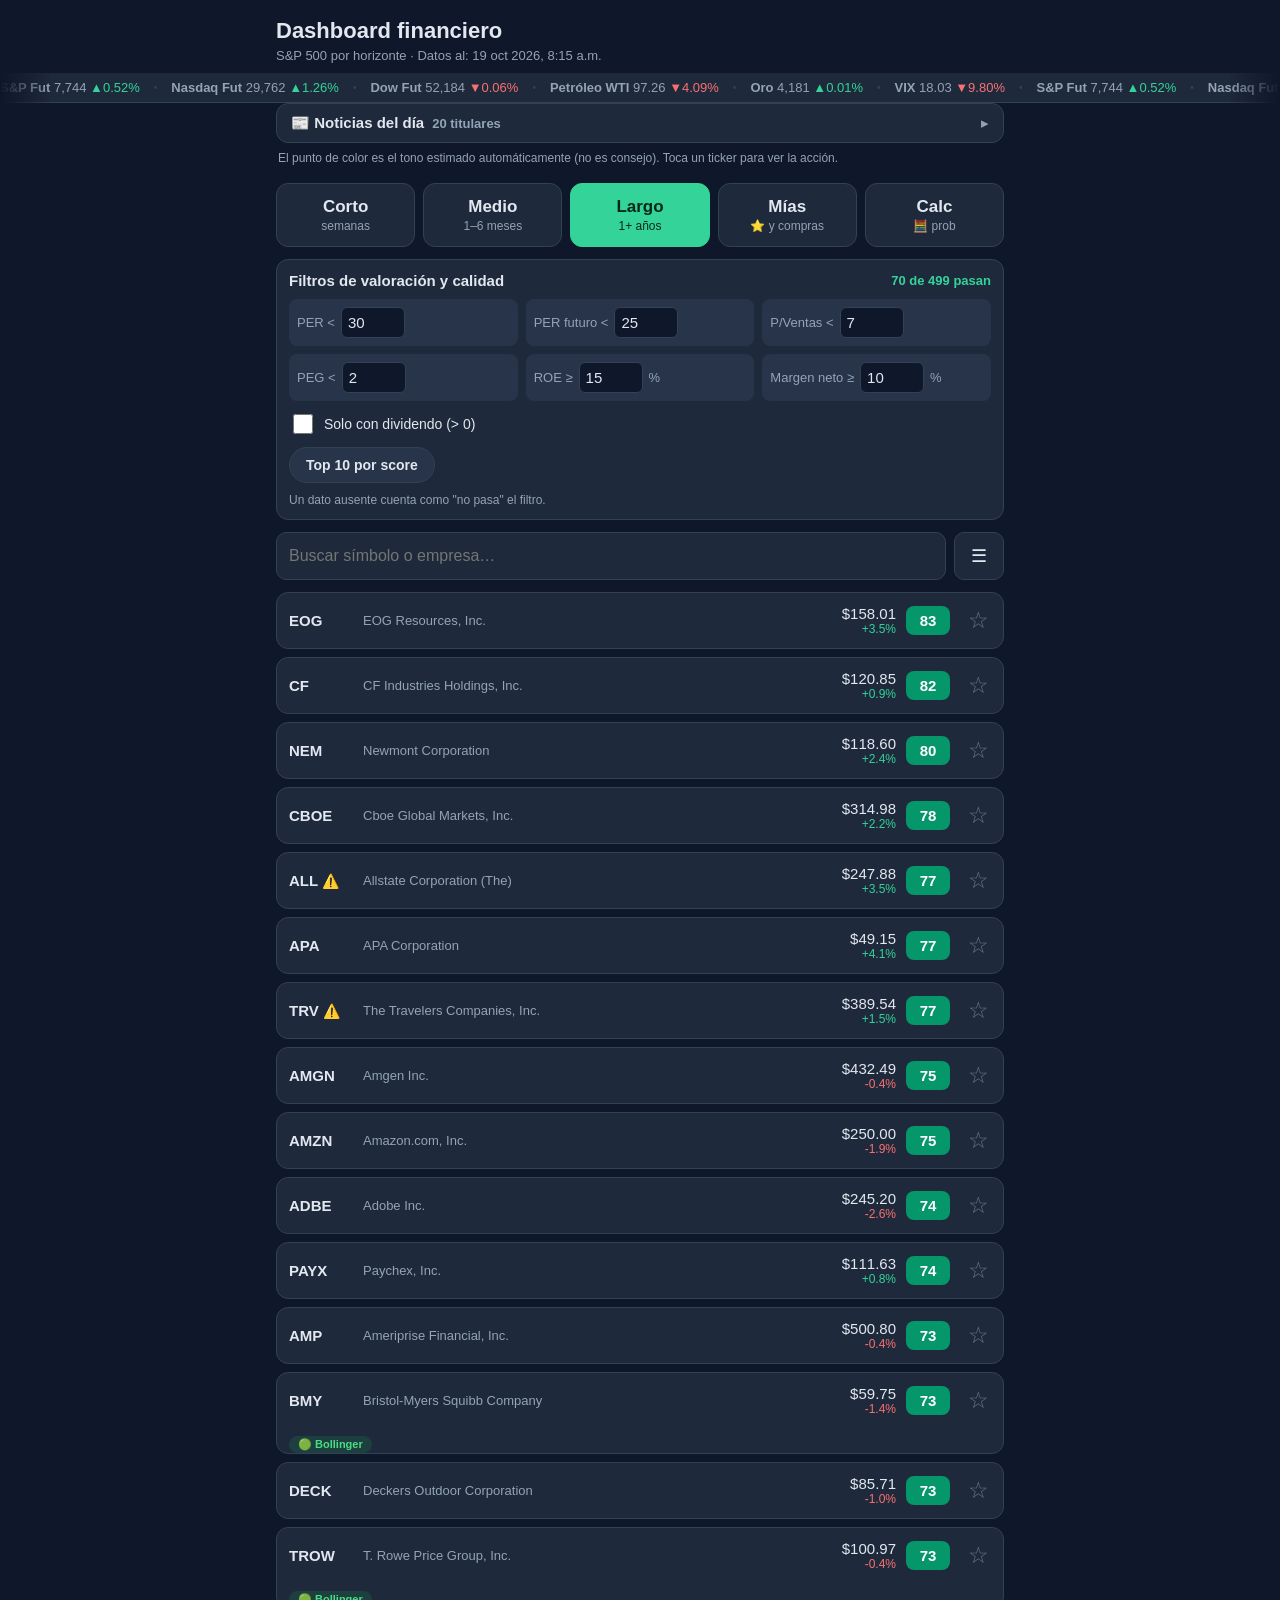
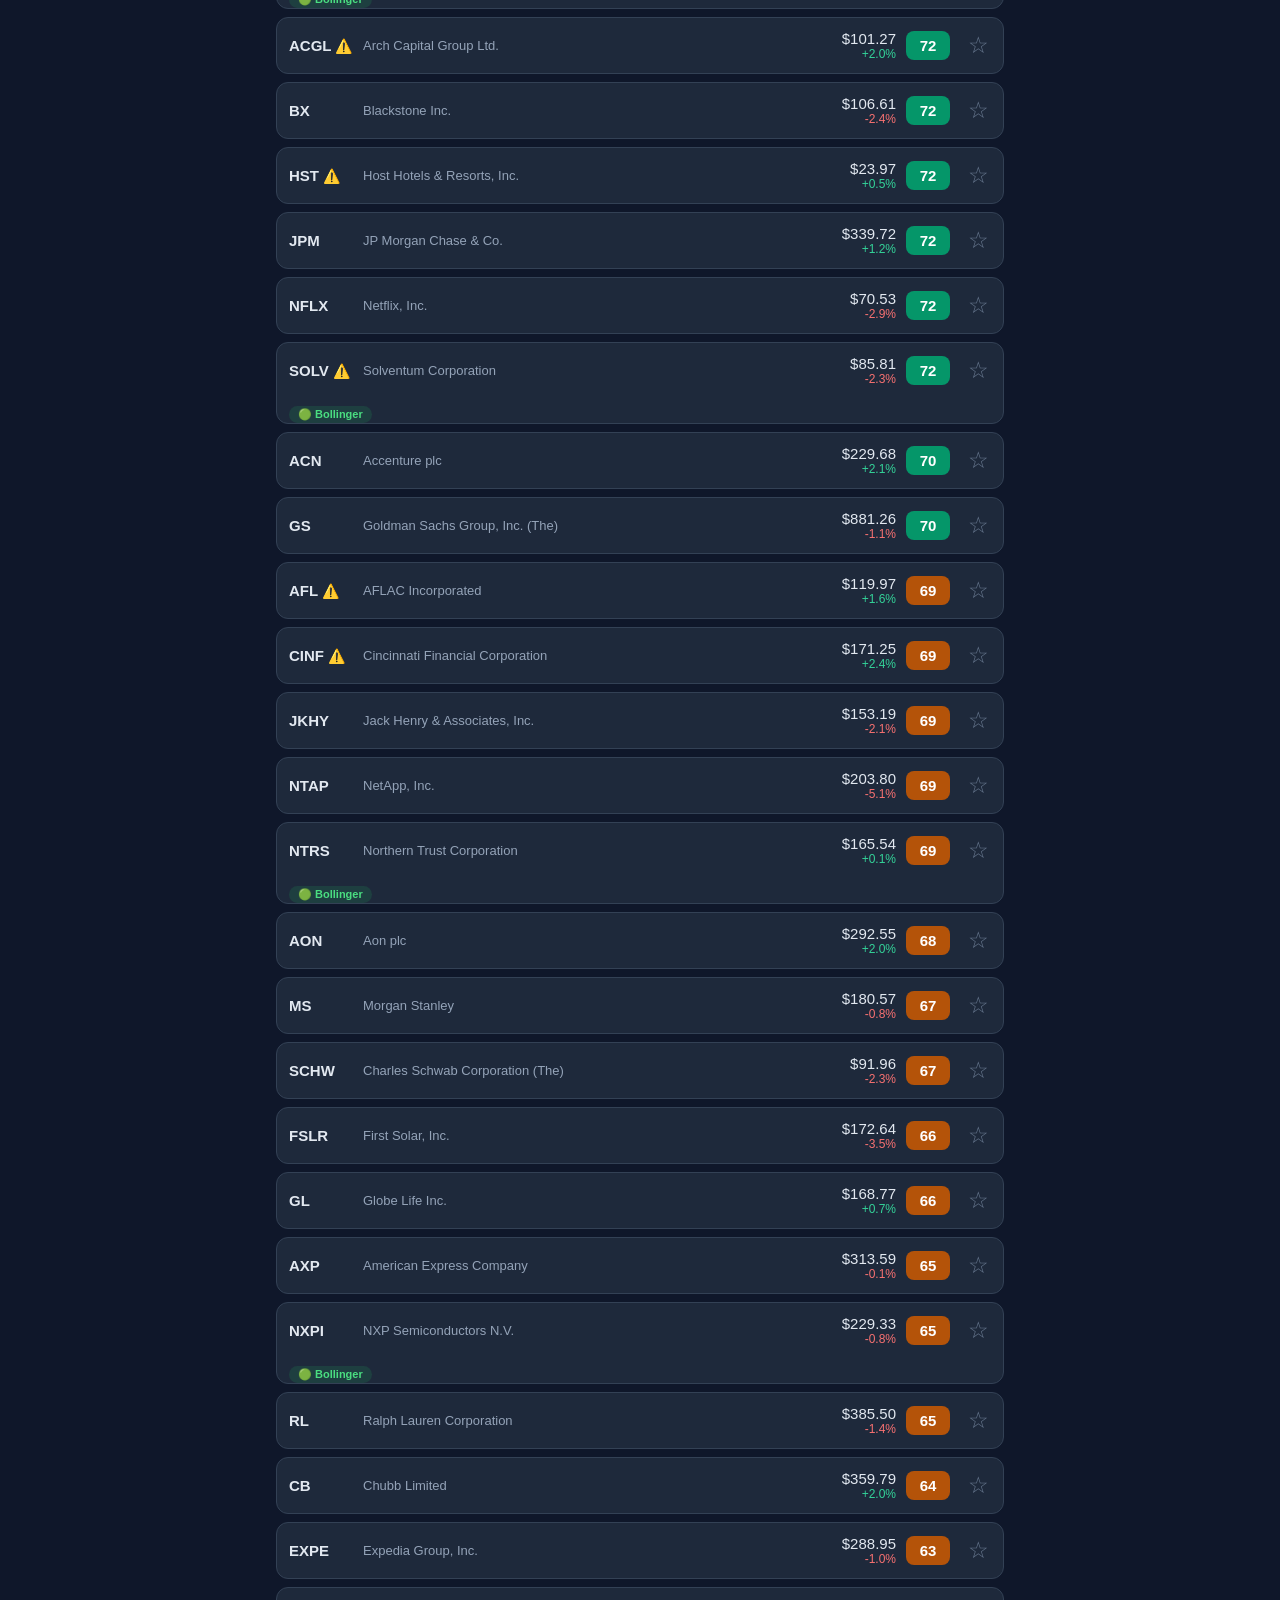
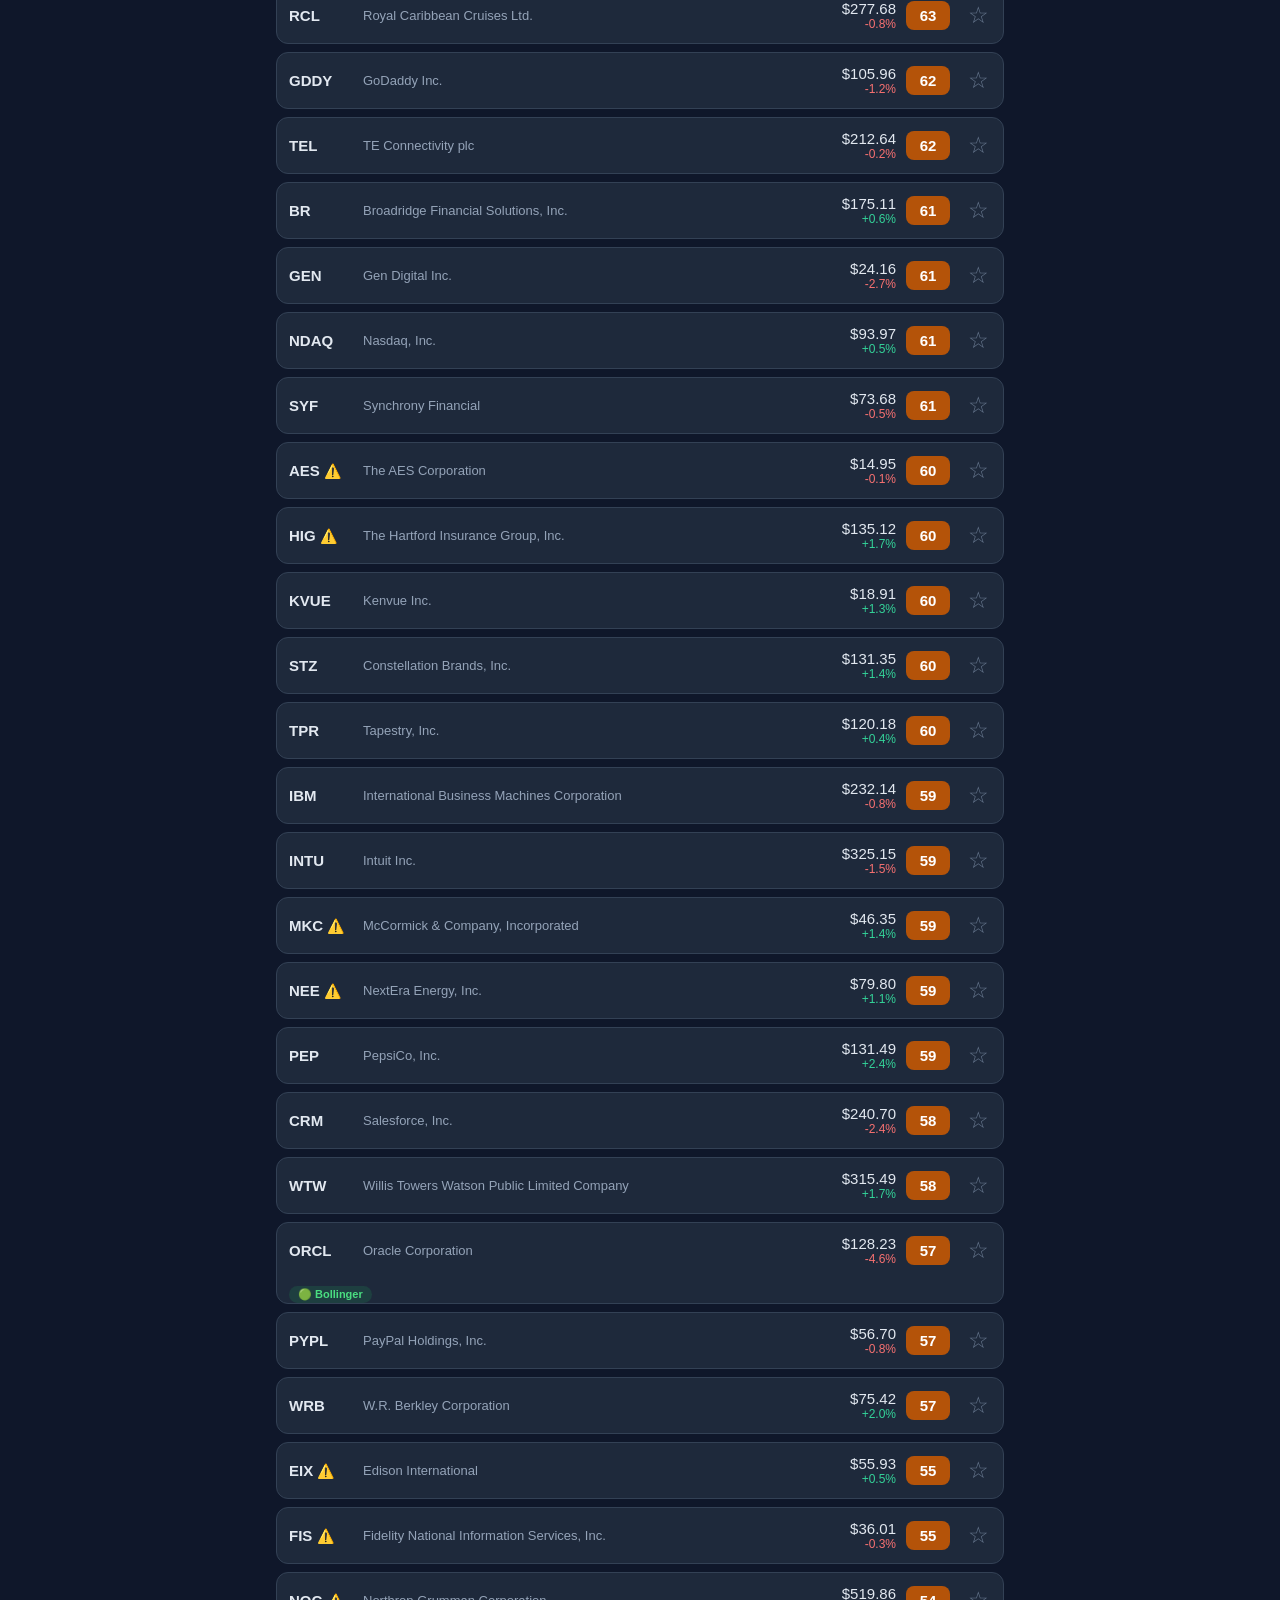
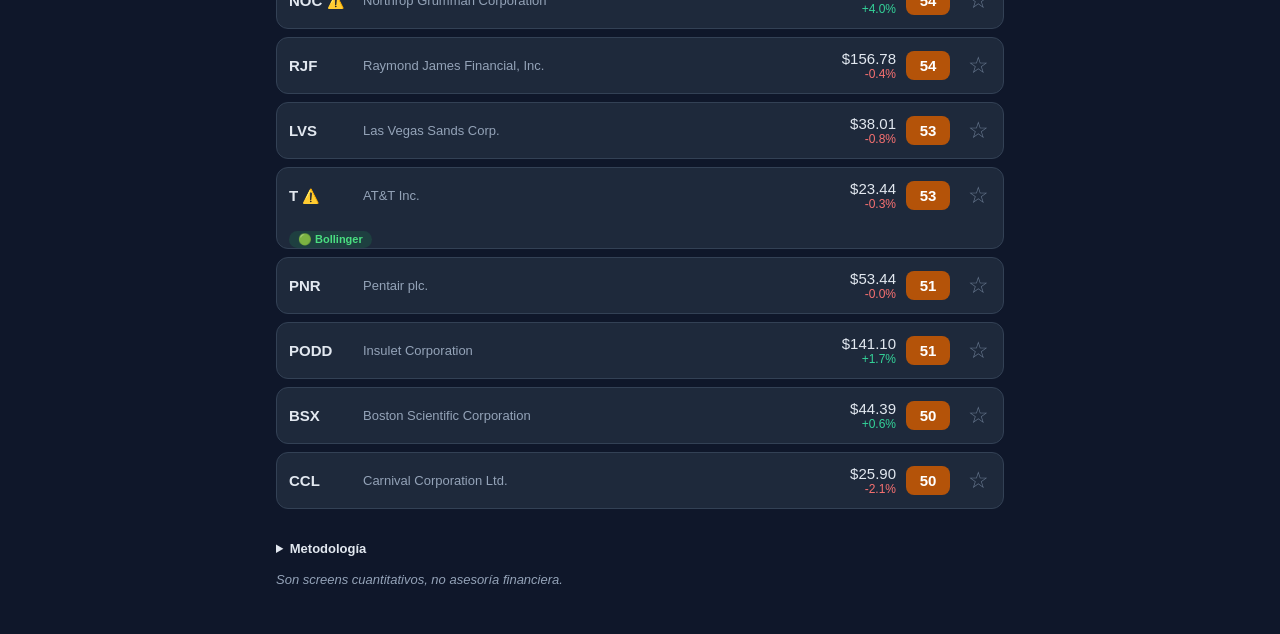
==== index.html @ a1cef994 "deploy dashboard: index.html" ====
<!DOCTYPE html>
<html lang="es">
<head>
<meta charset="utf-8">
<meta name="viewport" content="width=device-width, initial-scale=1, viewport-fit=cover">
<title>Dashboard</title>
<meta name="description" content="Ranking cuantitativo del S&P 500 por horizonte: corto, medio y largo plazo, más favoritas y compras.">
<meta name="theme-color" content="#0f172a">
<meta name="mobile-web-app-capable" content="yes">
<meta name="apple-mobile-web-app-capable" content="yes">
<meta name="apple-mobile-web-app-status-bar-style" content="black-translucent">
<meta name="apple-mobile-web-app-title" content="Dashboard">
<link rel="apple-touch-icon" href="data:image/svg+xml,%3Csvg xmlns='http://www.w3.org/2000/svg' viewBox='0 0 64 64'%3E%3Crect width='64' height='64' rx='14' fill='%230f172a'/%3E%3Cpath d='M10 44 L24 30 L34 38 L54 18' stroke='%2334d399' stroke-width='5' fill='none' stroke-linecap='round' stroke-linejoin='round'/%3E%3C/svg%3E">
<link rel="icon" href="data:image/svg+xml,%3Csvg xmlns='http://www.w3.org/2000/svg' viewBox='0 0 64 64'%3E%3Crect width='64' height='64' rx='14' fill='%230f172a'/%3E%3Cpath d='M10 44 L24 30 L34 38 L54 18' stroke='%2334d399' stroke-width='5' fill='none' stroke-linecap='round' stroke-linejoin='round'/%3E%3C/svg%3E">
<link rel="stylesheet" href="styles.css?v=25">
</head>
<body>
<header class="app-header">
  <h1>Dashboard financiero</h1>
  <p class="sub">S&amp;P 500 por horizonte &middot; <span id="refreshed">Datos al: —</span></p>
</header>

<div class="tape" aria-label="Mercado en resumen"><div class="tape-track" id="tapeTrack"></div></div>

<section id="newsSec" class="news" aria-label="Noticias del día" hidden>
  <button class="news-head" id="newsToggle" aria-expanded="false">
    <strong>📰 Noticias del día</strong><span id="newsCount" class="count"></span><span class="chev">▸</span>
  </button>
  <div id="newsList" hidden></div>
  <p class="news-note">El punto de color es el tono estimado automáticamente (no es consejo). Toca un ticker para ver la acción.</p>
</section>

<nav class="tabs" role="tablist" aria-label="Horizonte">
  <button class="tab" data-tab="short" role="tab">Corto<span>semanas</span></button>
  <button class="tab" data-tab="medium" role="tab">Medio<span>1–6 meses</span></button>
  <button class="tab active" data-tab="long" role="tab" aria-selected="true">Largo<span>1+ años</span></button>
  <button class="tab" data-tab="mine" role="tab">Mías<span>⭐ y compras</span></button>
  <button class="tab" data-tab="calc" role="tab">Calc<span>🧮 prob</span></button>
</nav>

<section id="filterPanel" class="filters" aria-label="Filtros de largo plazo">
  <div class="filters-head">
    <strong>Filtros de valoración y calidad</strong>
    <span id="passCount" class="count">—</span>
  </div>
  <div class="filters-grid">
    <label>PER &lt; <input type="number" id="f_maxPE" value="30" step="1" min="1"></label>
    <label>PER futuro &lt; <input type="number" id="f_maxFwdPE" value="25" step="1" min="1"></label>
    <label>P/Ventas &lt; <input type="number" id="f_maxPS" value="7" step="0.5" min="0.5"></label>
    <label>PEG &lt; <input type="number" id="f_maxPEG" value="2" step="0.1" min="0.1"></label>
    <label>ROE ≥ <input type="number" id="f_minROE" value="15" step="1"> %</label>
    <label>Margen neto ≥ <input type="number" id="f_minMargin" value="10" step="1"> %</label>
  </div>
  <label class="div-toggle"><input type="checkbox" id="f_divOnly"> Solo con dividendo (&gt; 0)</label>
  <div class="chip-row"><button id="top10Chip" class="chip" aria-pressed="false">Top 10 por score</button></div>
  <p class="filters-note">Un dato ausente cuenta como "no pasa" el filtro.</p>
</section>

<div class="toolbarwrap">
<div class="toolbar">
  <input id="search" type="search" placeholder="Buscar símbolo o empresa…" autocomplete="off" aria-label="Buscar">
  <button id="menuBtn" class="menubtn" aria-expanded="false" aria-controls="menuDrop" aria-label="Opciones">☰</button>
</div>
<div id="menuDrop" class="menudrop" hidden>
  <label>Sector
    <select id="sector" aria-label="Sector"><option value="all">Todos los sectores</option></select>
  </label>
  <label>Señal del día
    <select id="sigfilter" aria-label="Filtrar por señal">
      <option value="all">Todas las señales</option>
      <option value="boll">🟢 Bollinger</option>
      <option value="bollw">📗 Bollinger semanal</option>
      <option value="rp">🔵 REBOTE piso</option>
      <option value="rt">🔴 REBOTE techo</option>
    </select>
  </label>
</div>
</div>

<main id="list" aria-live="polite"></main>

<footer>
  <details>
    <summary>Metodología</summary>
    <p>Corto plazo: señales técnicas de semanas (RSI/EMA200). Medio plazo: momentum de 1 a 6 meses. Largo plazo: calidad fundamental (ROE, margen neto, PER) + valoración (PER futuro, Precio/Ventas, PEG) + tendencia. Los puntajes van de 0 a 100 por horizonte; la cobertura indica qué porcentaje de los datos estaba disponible para cada acción. Probabilidades: P estadística de tocar el objetivo en 30 días (volatilidad histórica de 60 días) y P de mercado (misma cuenta con volatilidad implícita del call ATM a ~30 días). Trampa de valor ⚠️: PER futuro &gt; PER (el consenso espera que los beneficios caigan) o PEG negativo. Fuente: TradingView Stock Screener.</p>
  </details>
  <p class="disclaimer">Son screens cuantitativos, no asesoría financiera.</p>
</footer>

<script src="app.js?v=25"></script>
</body>
</html>
---- styles.css ----
:root{
  --bg:#0f172a; --card:#1e293b; --card2:#273449; --txt:#e2e8f0; --mut:#94a3b8;
  --acc:#34d399; --warn:#fbbf24; --low:#64748b; --line:#334155;
}
*{box-sizing:border-box; -webkit-tap-highlight-color:transparent;}
html{-webkit-text-size-adjust:100%;}
body{
  margin:0; background:var(--bg); color:var(--txt);
  font-family:-apple-system,BlinkMacSystemFont,"Segoe UI",Roboto,Helvetica,Arial,sans-serif;
  padding-bottom:env(safe-area-inset-bottom);
}
.app-header{padding:18px 16px 10px;}
.app-header h1{margin:0; font-size:22px;}
.app-header .sub{margin:4px 0 0; color:var(--mut); font-size:13px;}

.tabs{display:flex; gap:8px; padding:6px 16px 12px; position:sticky; top:0; background:var(--bg); z-index:5;}
.tab{
  flex:1; padding:12px 4px; border:1px solid var(--line); border-radius:12px;
  background:var(--card); color:var(--txt); font-size:17px; font-weight:700; cursor:pointer;
  display:flex; flex-direction:column; align-items:center; gap:2px; min-height:64px; justify-content:center;
}
.tab span{font-size:12px; font-weight:400; color:var(--mut);}
.tab.active{background:var(--acc); border-color:var(--acc); color:#06281c;}
.tab.active span{color:#06281c;}

.filters{margin:0 16px 12px; background:var(--card); border:1px solid var(--line); border-radius:12px; padding:12px;}
.filters-head{display:flex; justify-content:space-between; align-items:center; margin-bottom:10px;}
.filters-head strong{font-size:15px;}
.count{font-size:13px; color:var(--acc); font-weight:700;}
.filters-grid{display:grid; grid-template-columns:1fr 1fr; gap:8px;}
.filters-grid label{font-size:13px; color:var(--mut); display:flex; align-items:center; gap:6px; background:var(--card2); padding:8px; border-radius:8px;}
.filters-grid input{width:64px; padding:6px; font-size:15px; border-radius:6px; border:1px solid var(--line); background:var(--bg); color:var(--txt);}
.div-toggle{display:flex; align-items:center; gap:8px; margin-top:10px; font-size:14px;}
.div-toggle input{width:20px; height:20px; accent-color:var(--acc);}
.filters-note{font-size:12px; color:var(--mut); margin:8px 0 0;}

.toolbar{display:flex; gap:8px; padding:0 16px 12px;}
#search{flex:1; min-width:0; padding:12px; font-size:16px; border-radius:10px; border:1px solid var(--line); background:var(--card); color:var(--txt);}
.menubtn{padding:12px 16px; font-size:18px; border-radius:10px; border:1px solid var(--line); background:var(--card); color:var(--txt); cursor:pointer;}
.menudrop{margin:0 16px 12px; padding:14px; background:var(--card); border:1px solid var(--line); border-radius:12px;}
.menudrop label{display:block; font-size:13px; color:var(--mut); margin-bottom:12px;}
.menudrop label:last-child{margin-bottom:0;}
.menudrop select{width:100%; margin-top:6px; padding:12px 8px; font-size:14px; border-radius:10px; border:1px solid var(--line); background:var(--bg); color:var(--txt);}

#list{padding:0 16px;}
.stock{margin-bottom:8px; background:var(--card); border:1px solid var(--line); border-radius:12px; overflow:hidden;}
.row{
  width:100%; display:flex; align-items:center; gap:10px; padding:12px;
  background:none; border:none; color:var(--txt); text-align:left; cursor:pointer; font-size:15px;
}
.row .sym{font-weight:800; min-width:64px;}
.row .nm{flex:1; min-width:0; overflow:hidden; text-overflow:ellipsis; white-space:nowrap; color:var(--mut); font-size:13px;}
.row .px{text-align:right; font-variant-numeric:tabular-nums;}
.row .px small{display:block; font-size:12px;}
.up{color:var(--acc);} .down{color:#f87171;}
.badge{min-width:44px; text-align:center; font-weight:800; font-size:15px; padding:6px 8px; border-radius:8px; background:var(--low); color:#fff;}
.badge.g{background:#059669;} .badge.y{background:#b45309;} 
.detail{display:none; border-top:1px solid var(--line); padding:12px;}
.stock.open .detail{display:block;}
.detail h4{margin:10px 0 6px; font-size:13px; color:var(--mut); text-transform:uppercase; letter-spacing:.04em;}
.detail h4:first-child{margin-top:0;}
.kv{display:grid; grid-template-columns:1fr 1fr; gap:6px 12px; font-size:14px;}
.kv div{display:flex; justify-content:space-between; gap:8px; border-bottom:1px dotted var(--line); padding:3px 0;}
.kv dt{color:var(--mut);} .kv dd{margin:0; font-variant-numeric:tabular-nums; text-align:right;}
.meta-line{font-size:12px; color:var(--mut); margin-top:10px;}

.tv-chart{
  height:420px; width:100%; margin-top:6px;
  background:var(--bg); border-radius:12px; overflow:hidden;
  border:1px solid rgba(56,189,248,.35);
  box-shadow:0 0 18px rgba(56,189,248,.14), inset 0 0 28px rgba(56,189,248,.05);
}
.tv-chart .tradingview-widget-container iframe{border:0;}

.empty{background:var(--card); border:1px dashed var(--warn); border-radius:12px; padding:20px; text-align:center;}
.empty strong{display:block; margin-bottom:8px; font-size:16px;}

/* ---------- noticias ---------- */
.news{max-width:760px; margin:0 auto 12px; padding:0 16px;}
.news-head{width:100%; display:flex; align-items:center; gap:8px; padding:10px 14px;
  background:var(--card); border:1px solid var(--line); border-radius:12px; color:var(--txt);
  font-size:15px; cursor:pointer;}
.news-head .count{color:var(--mut); font-size:13px;}
.news-head .chev{margin-left:auto; color:var(--mut);}
#newsList{margin-top:8px; display:flex; flex-direction:column; gap:8px;}
#newsList[hidden]{display:none;}
.nitem{background:var(--card); border:1px solid var(--line); border-radius:12px; padding:10px 12px;}
.nitem .ntop{display:flex; gap:8px; align-items:flex-start;}
.ndot{flex:none; margin-top:2px;}
.nitem a.ntitle{color:var(--txt); text-decoration:none; font-size:14px; line-height:1.35;}
.nitem a.ntitle:active{text-decoration:underline;}
.nmeta{font-size:12px; color:var(--mut); margin-top:6px; display:flex; flex-wrap:wrap; gap:6px; align-items:center;}
.nchip{padding:3px 10px; font-size:12px; font-weight:700; border-radius:999px; cursor:pointer;
  border:1px solid rgba(56,189,248,.4); background:rgba(56,189,248,.08); color:var(--txt);}
.news-note{font-size:12px; color:var(--mut); margin:8px 2px 0;}
.snews{margin:10px 0;}
.snews h4{margin:0 0 8px;}
.rule-note{font-size:13px; color:var(--mut); margin:0 0 10px; line-height:1.45;}
.rule-note strong{color:var(--txt);}

/* ---------- calculadora ---------- */
.calc-form{background:var(--card); border:1px solid var(--line); border-radius:12px; padding:14px; margin-bottom:12px; display:grid; gap:10px;}
.calc-form label{font-size:13px; color:var(--mut); display:grid; gap:4px;}
.calc-form input, .calc-form select{padding:12px 8px; font-size:16px; border-radius:10px; border:1px solid var(--line); background:var(--bg); color:var(--txt); width:100%; box-sizing:border-box;}
.calc-grid{display:grid; grid-template-columns:1fr 1fr; gap:10px;}
#c_info{min-height:18px;}
.calc-out{background:var(--card); border:1px solid rgba(56,189,248,.35); border-radius:12px; padding:14px; display:grid; gap:10px; box-shadow:0 0 18px rgba(56,189,248,.10);}
.calc-out div{display:flex; justify-content:space-between; gap:10px; align-items:baseline;}
.calc-out dt{color:var(--mut); font-size:13px;}
.calc-out dd{margin:0; font-size:15px; text-align:right;}
.empty p{color:var(--mut); font-size:14px; margin:0;}

footer{padding:18px 16px 34px; color:var(--mut); font-size:13px;}
footer details summary{cursor:pointer; font-weight:700; color:var(--txt); padding:6px 0;}
footer details p{margin:6px 0 0; line-height:1.5;}
.disclaimer{margin-top:10px; font-style:italic;}

@media (min-width:700px){
  .app-header,.tabs,.toolbar,#list,footer{max-width:760px; margin-left:auto; margin-right:auto;}
  .filters{max-width:728px; margin-left:auto; margin-right:auto;}
  .filters-grid{grid-template-columns:repeat(3,1fr);}
  .kv{grid-template-columns:1fr 1fr 1fr;}
}

/* ---------- Mías: favoritas, compras, Top 10 ---------- */
.rowwrap{display:flex; align-items:stretch;}
.rowwrap .row{flex:1; width:auto; min-width:0;}
.fav{
  background:none; border:none; cursor:pointer; line-height:1;
  font-size:23px; padding:12px 14px 12px 6px; color:var(--low);
}
.fav.on{color:var(--warn);}
.sec-title{font-size:16px; margin:18px 4px 10px;}
.sec-title:first-child{margin-top:2px;}
.chip-row{padding:10px 0 2px;}
.chip{
  display:inline-block; padding:9px 16px; border-radius:999px; cursor:pointer;
  border:1px solid var(--line); background:var(--card2); color:var(--txt);
  font-size:14px; font-weight:700;
}
.chip.on{background:var(--acc); border-color:var(--acc); color:#06281c;}
.pfcard{display:flex; gap:10px; margin-bottom:12px;}
.pfcard>div{flex:1; background:var(--card); border:1px solid var(--line); border-radius:12px; padding:12px;}
.pfcard span{display:block; font-size:12px; color:var(--mut); margin-bottom:4px;}
.pfcard strong{font-size:18px; font-variant-numeric:tabular-nums;}
.buy{background:var(--card); border:1px solid var(--line); border-radius:12px; padding:12px; margin-bottom:8px;}
.buy.open .detail{display:block;}
.buyrow{display:block; width:100%; background:none; border:none; padding:0; margin:0;
  color:inherit; font:inherit; text-align:left; cursor:pointer;}
.buy-top{display:flex; justify-content:space-between; align-items:baseline; gap:8px;}
.buy-top strong{font-size:16px;}
.buy .mut{font-size:12px; color:var(--mut); text-align:right;}
.buy-bot{display:flex; justify-content:space-between; margin-top:6px; font-size:14px; font-variant-numeric:tabular-nums;}
.buy-actions{display:flex; gap:18px; margin-top:8px;}
.link{background:none; border:none; color:var(--acc); font-size:14px; cursor:pointer; padding:6px 0;}
.link.danger{color:#f87171;}
.btn{
  display:block; width:100%; padding:13px; border-radius:12px; border:none; cursor:pointer;
  background:var(--acc); color:#06281c; font-size:16px; font-weight:800; margin:4px 0 12px;
}
.btn.ghost{background:var(--card2); color:var(--txt);}
.btn.sm{width:auto; display:inline-block; padding:10px 18px; font-size:15px; margin:0;}
.buy-form{background:var(--card); border:1px solid var(--line); border-radius:12px; padding:12px; margin-bottom:12px; display:grid; gap:10px;}
.buy-form[hidden]{display:none;}
.buy-form label{font-size:13px; color:var(--mut); display:grid; gap:4px;}
.buy-form input{padding:10px; font-size:16px; border-radius:8px; border:1px solid var(--line); background:var(--bg); color:var(--txt);}
.form-actions{display:flex; gap:10px;}
.form-err{color:#f87171; font-size:13px; margin:0;}
.form-err[hidden]{display:none;}

/* ---------- probabilidades ---------- */
.hsub{font-weight:400; text-transform:none; letter-spacing:0;}
.prob-targets{display:flex; gap:8px; margin:2px 0 8px;}
.chip.sm{padding:7px 14px; font-size:13px;}
.mid{color:var(--warn);}
.pv{font-weight:800; font-size:16px;}
.buy-prob{margin-top:6px; font-size:13px; color:var(--mut);}
.buy-prob strong{font-variant-numeric:tabular-nums;}

/* ---------- cinta de mercado ---------- */
.tape{overflow:hidden; white-space:nowrap; border-bottom:1px solid var(--line);
  background:var(--card); mask-image:linear-gradient(90deg,transparent,#000 4%,#000 96%,transparent);}
.tape-track{display:inline-flex; align-items:center; gap:14px; padding:7px 0;
  animation:tape-scroll 36s linear infinite; will-change:transform;}
@keyframes tape-scroll{from{transform:translateX(0);}to{transform:translateX(-50%);}}
.titem{font-size:13px; color:var(--mut); font-variant-numeric:tabular-nums;}
.titem b{color:var(--fg); font-weight:600;}
.tsep{color:var(--line); font-size:10px;}

/* ---------- señales del día ---------- */
.sigrow{display:flex; gap:6px; padding:8px 12px 0; flex-wrap:wrap;}
.sigb{font-size:11px; font-weight:700; padding:2px 9px; border-radius:10px;}
.sigb.boll{background:rgba(34,197,94,.14); color:#4ade80;}
.sigb.rpiso{background:rgba(96,165,250,.14); color:#60a5fa;}
.sigb.rtecho{background:rgba(248,113,113,.14); color:#f87171;}
.sigdetail p{font-size:13px; margin:6px 0; line-height:1.45;}

/* ---------- heat map gamma ---------- */
.gxmap{margin:4px 0 2px;}
.gxrow{display:flex; align-items:center; gap:8px; padding:2px 0; font-size:13px;}
.gxrow.gxspot .gxk{color:#fff; font-weight:800;}
.gxk{min-width:62px; text-align:right; font-variant-numeric:tabular-nums; color:var(--mut);}
.gxk.gxflip{color:var(--warn); font-weight:800;}
.gxtrack{flex:1; height:14px; background:var(--card2); border-radius:4px; overflow:hidden;}
.gxpos{height:100%; background:#22c55e;}
.gxneg{height:100%; background:#ef4444;}
.gxv{min-width:56px; text-align:right; font-variant-numeric:tabular-nums; color:var(--mut); font-size:12px;}
.target-line{font-size:14px; margin:8px 0 2px;}
.target-line b{font-size:17px;}

/* ---------- trampa de valor ---------- */
.wtrap{font-size:14px; cursor:help;}
.trap-banner{
  background:rgba(248,113,113,.12); border:1px solid #f87171; color:#fca5a5;
  border-radius:8px; padding:8px 10px; font-size:13px; margin-bottom:10px; line-height:1.4;
}
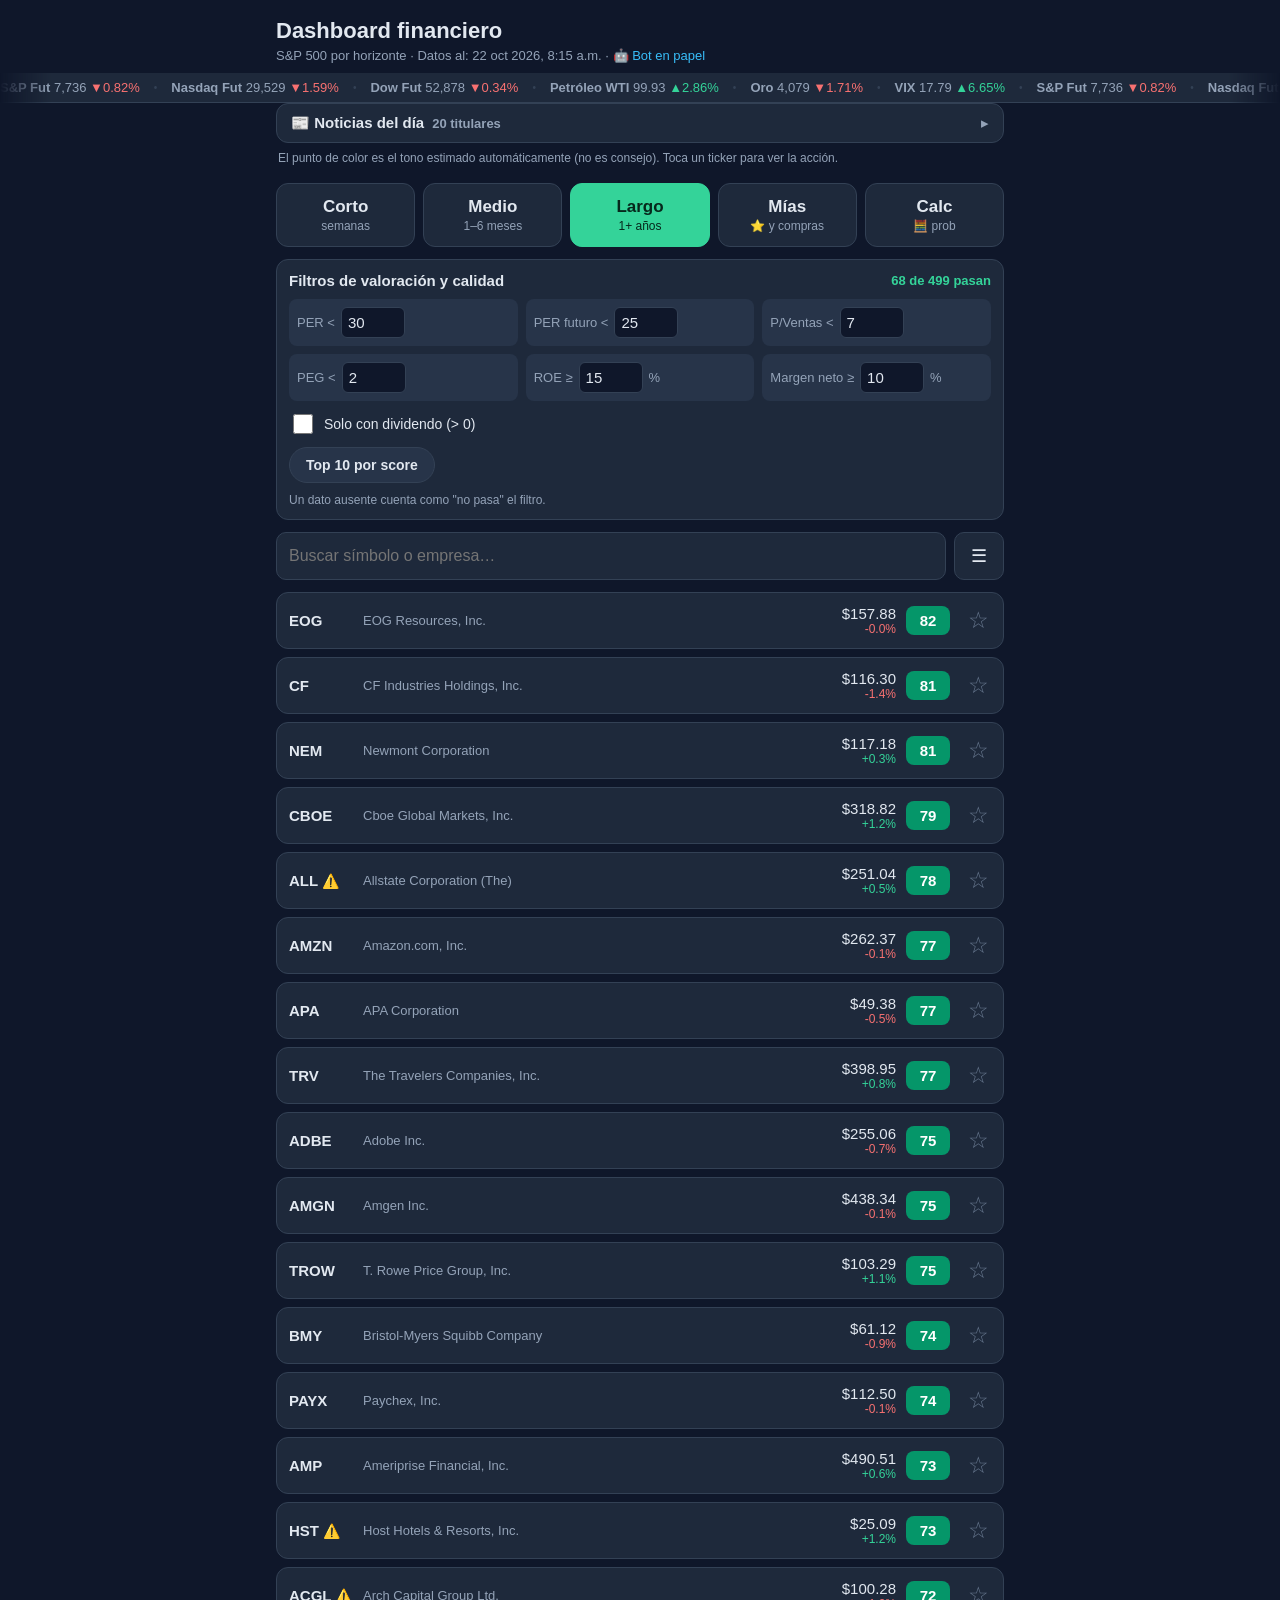
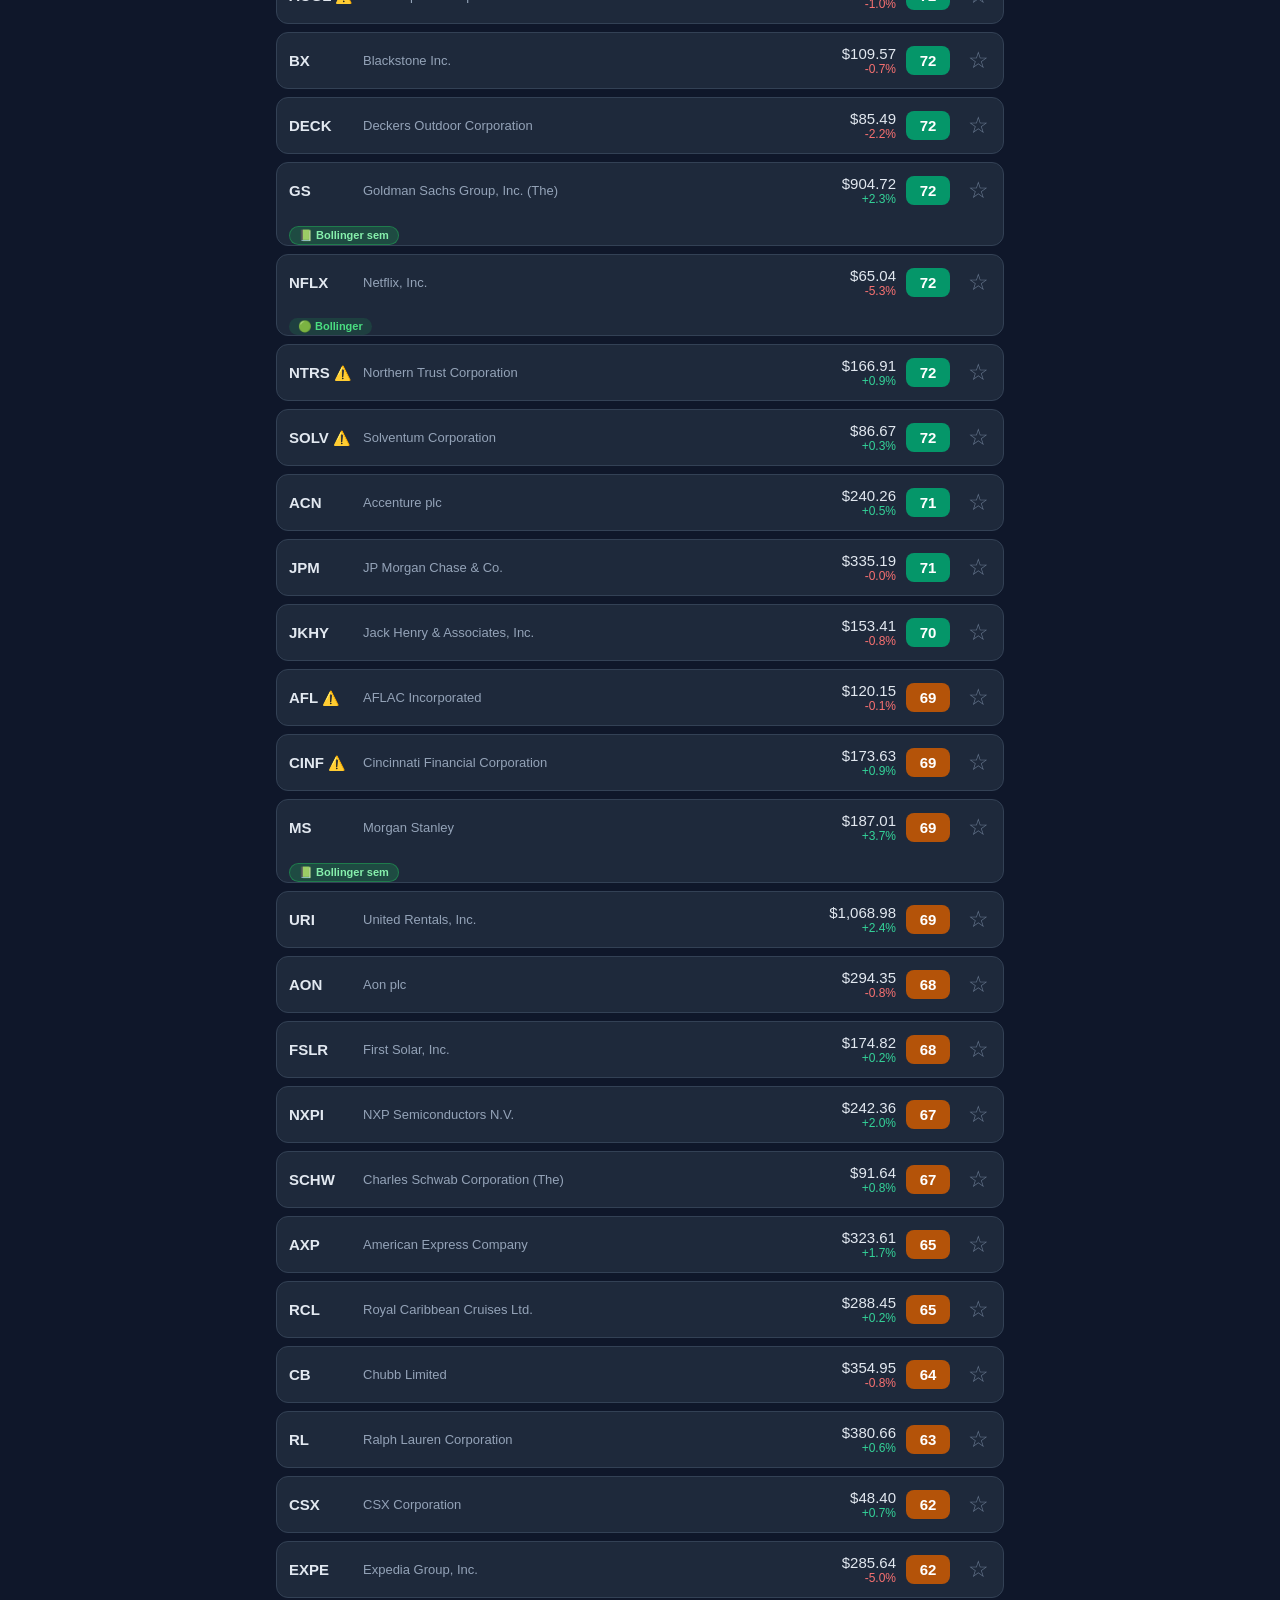
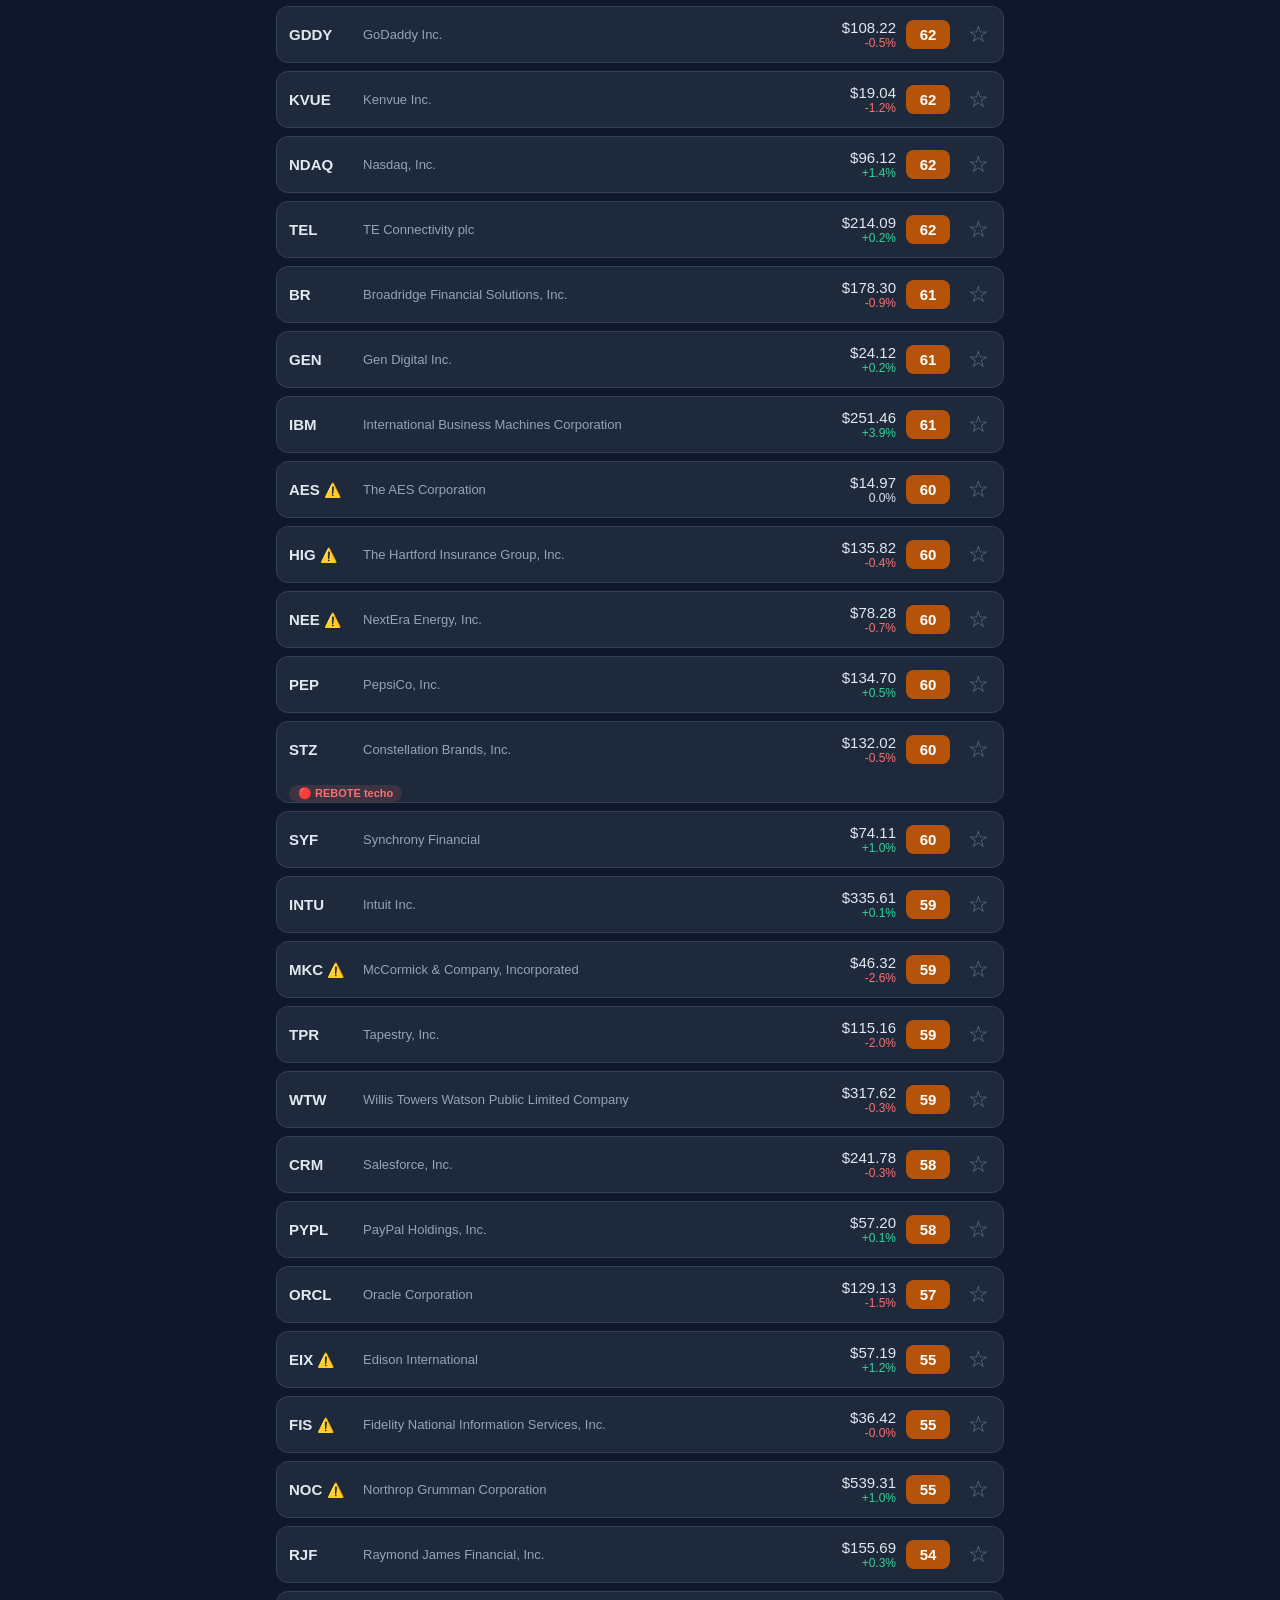
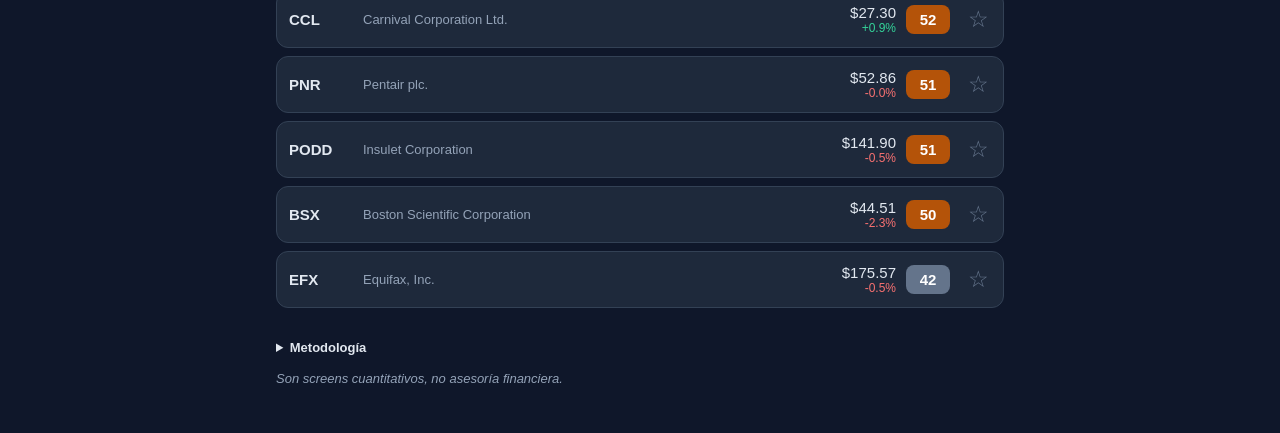
==== commit 1d8875a6: "deploy dashboard: index.html" ====
--- a/index.html
+++ b/index.html
@@ -17,7 +17,7 @@
 <body>
 <header class="app-header">
   <h1>Dashboard financiero</h1>
-  <p class="sub">S&amp;P 500 por horizonte &middot; <span id="refreshed">Datos al: —</span></p>
+  <p class="sub">S&amp;P 500 por horizonte &middot; <span id="refreshed">Datos al: —</span> &middot; <a href="bot.html" style="color:#38bdf8;text-decoration:none">🤖 Bot en papel</a></p>
 </header>
 
 <div class="tape" aria-label="Mercado en resumen"><div class="tape-track" id="tapeTrack"></div></div>
--- a/styles.css
+++ b/styles.css
@@ -191,6 +191,7 @@
 .sigrow{display:flex; gap:6px; padding:8px 12px 0; flex-wrap:wrap;}
 .sigb{font-size:11px; font-weight:700; padding:2px 9px; border-radius:10px;}
 .sigb.boll{background:rgba(34,197,94,.14); color:#4ade80;}
+.sigb.bollw{background:rgba(34,197,94,.22); color:#86efac; border:1px solid rgba(34,197,94,.4);}
 .sigb.rpiso{background:rgba(96,165,250,.14); color:#60a5fa;}
 .sigb.rtecho{background:rgba(248,113,113,.14); color:#f87171;}
 .sigdetail p{font-size:13px; margin:6px 0; line-height:1.45;}
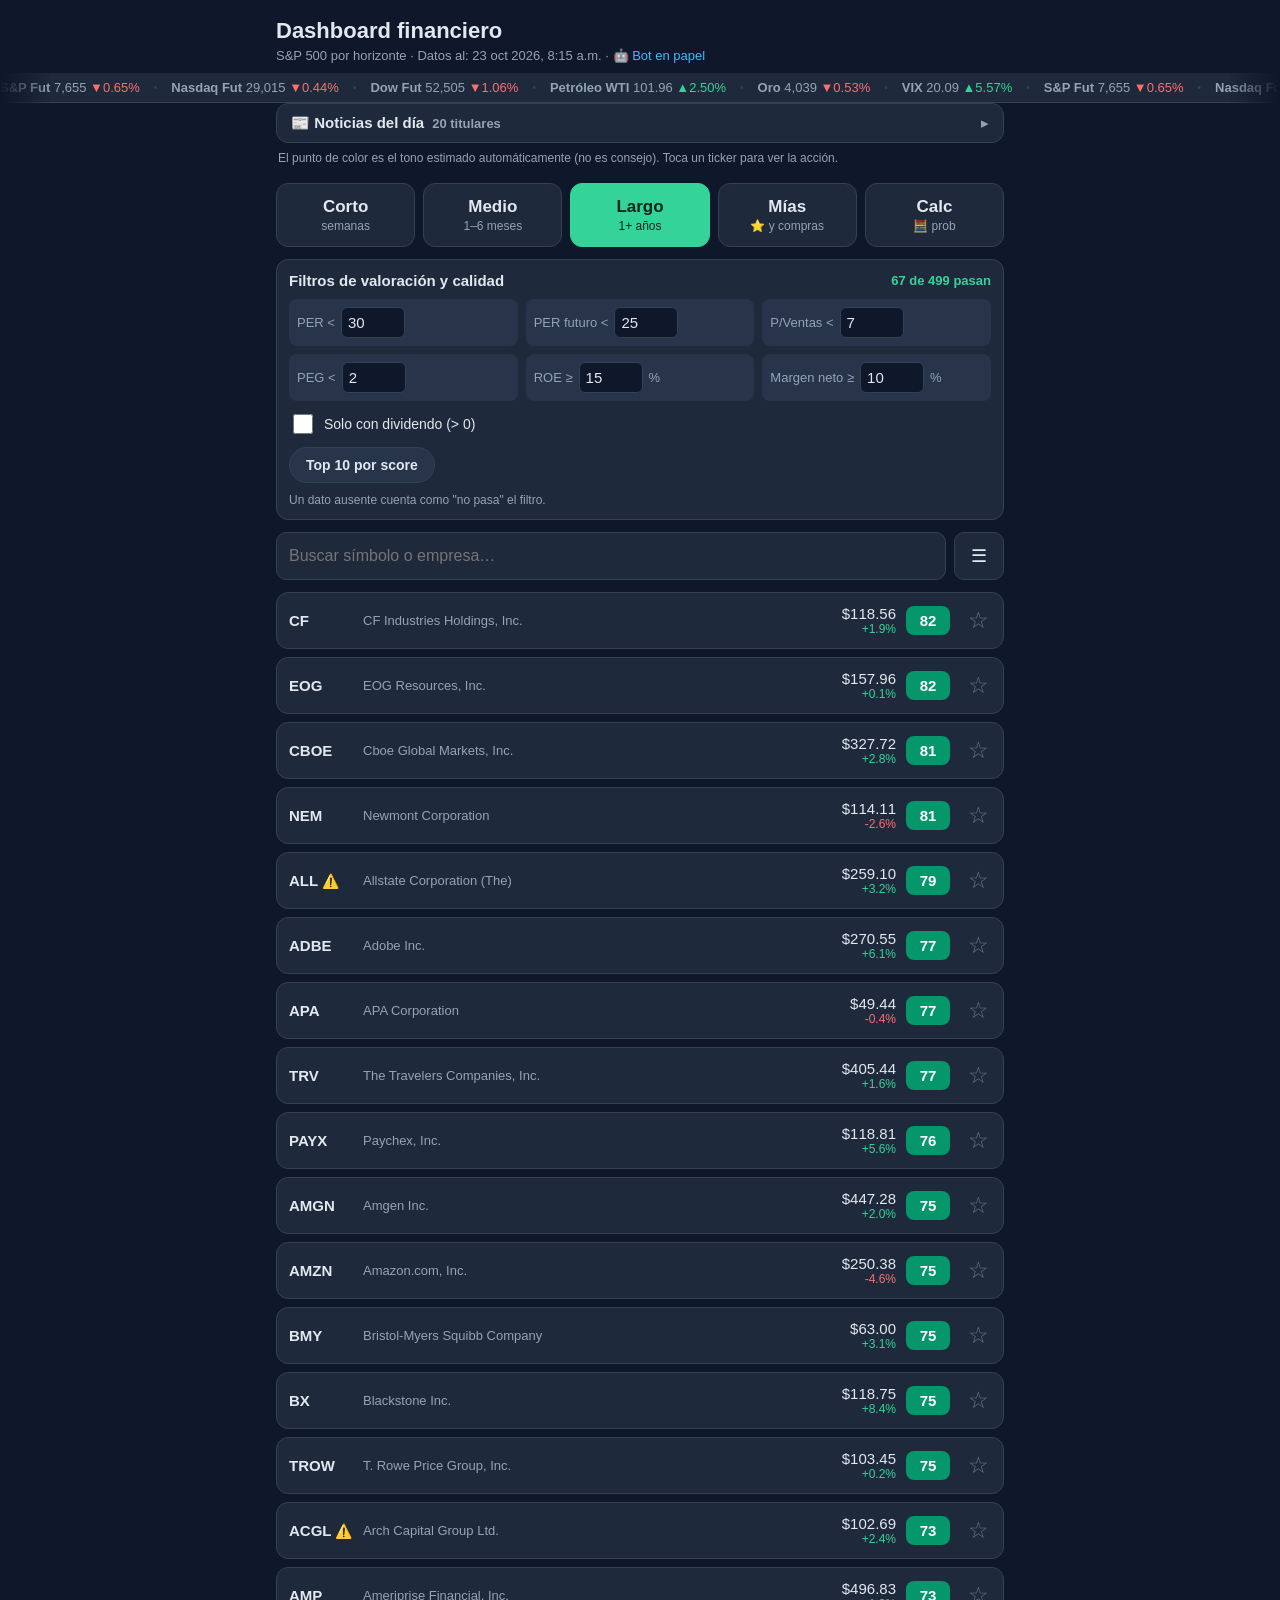
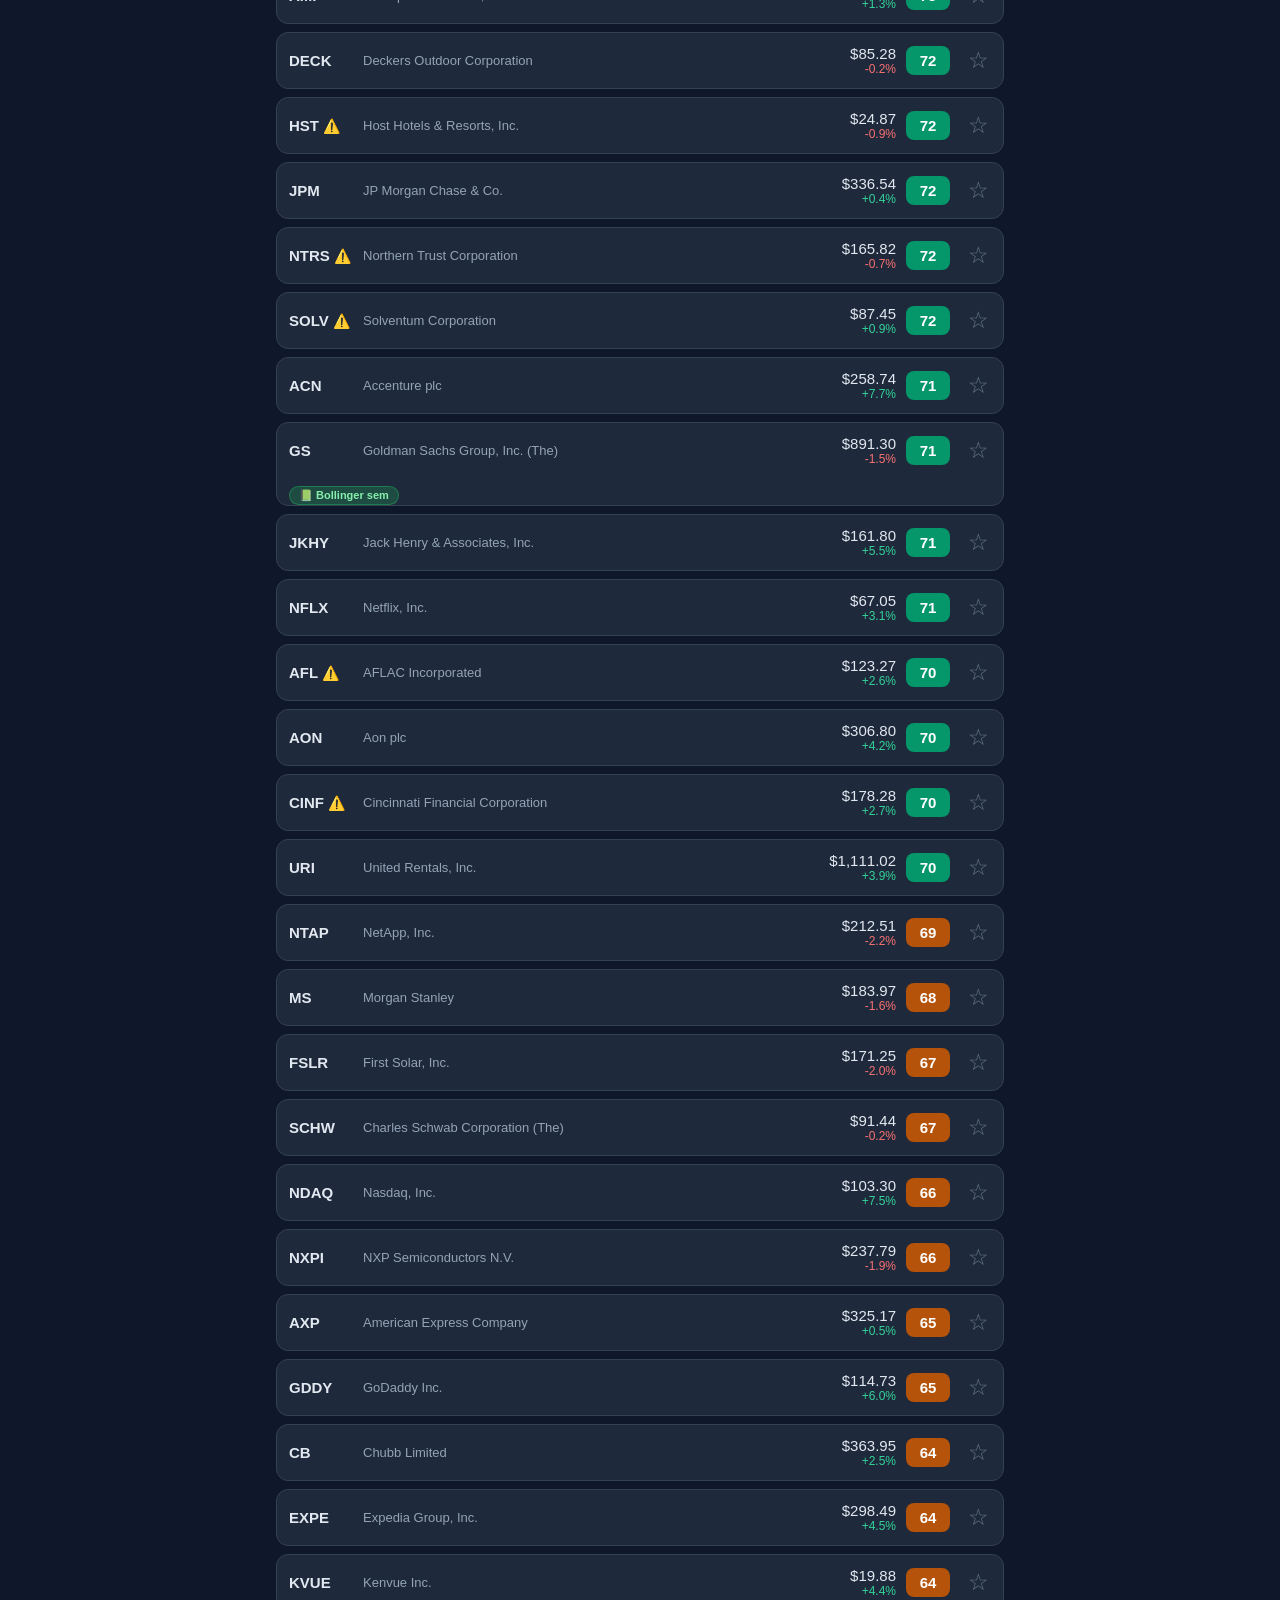
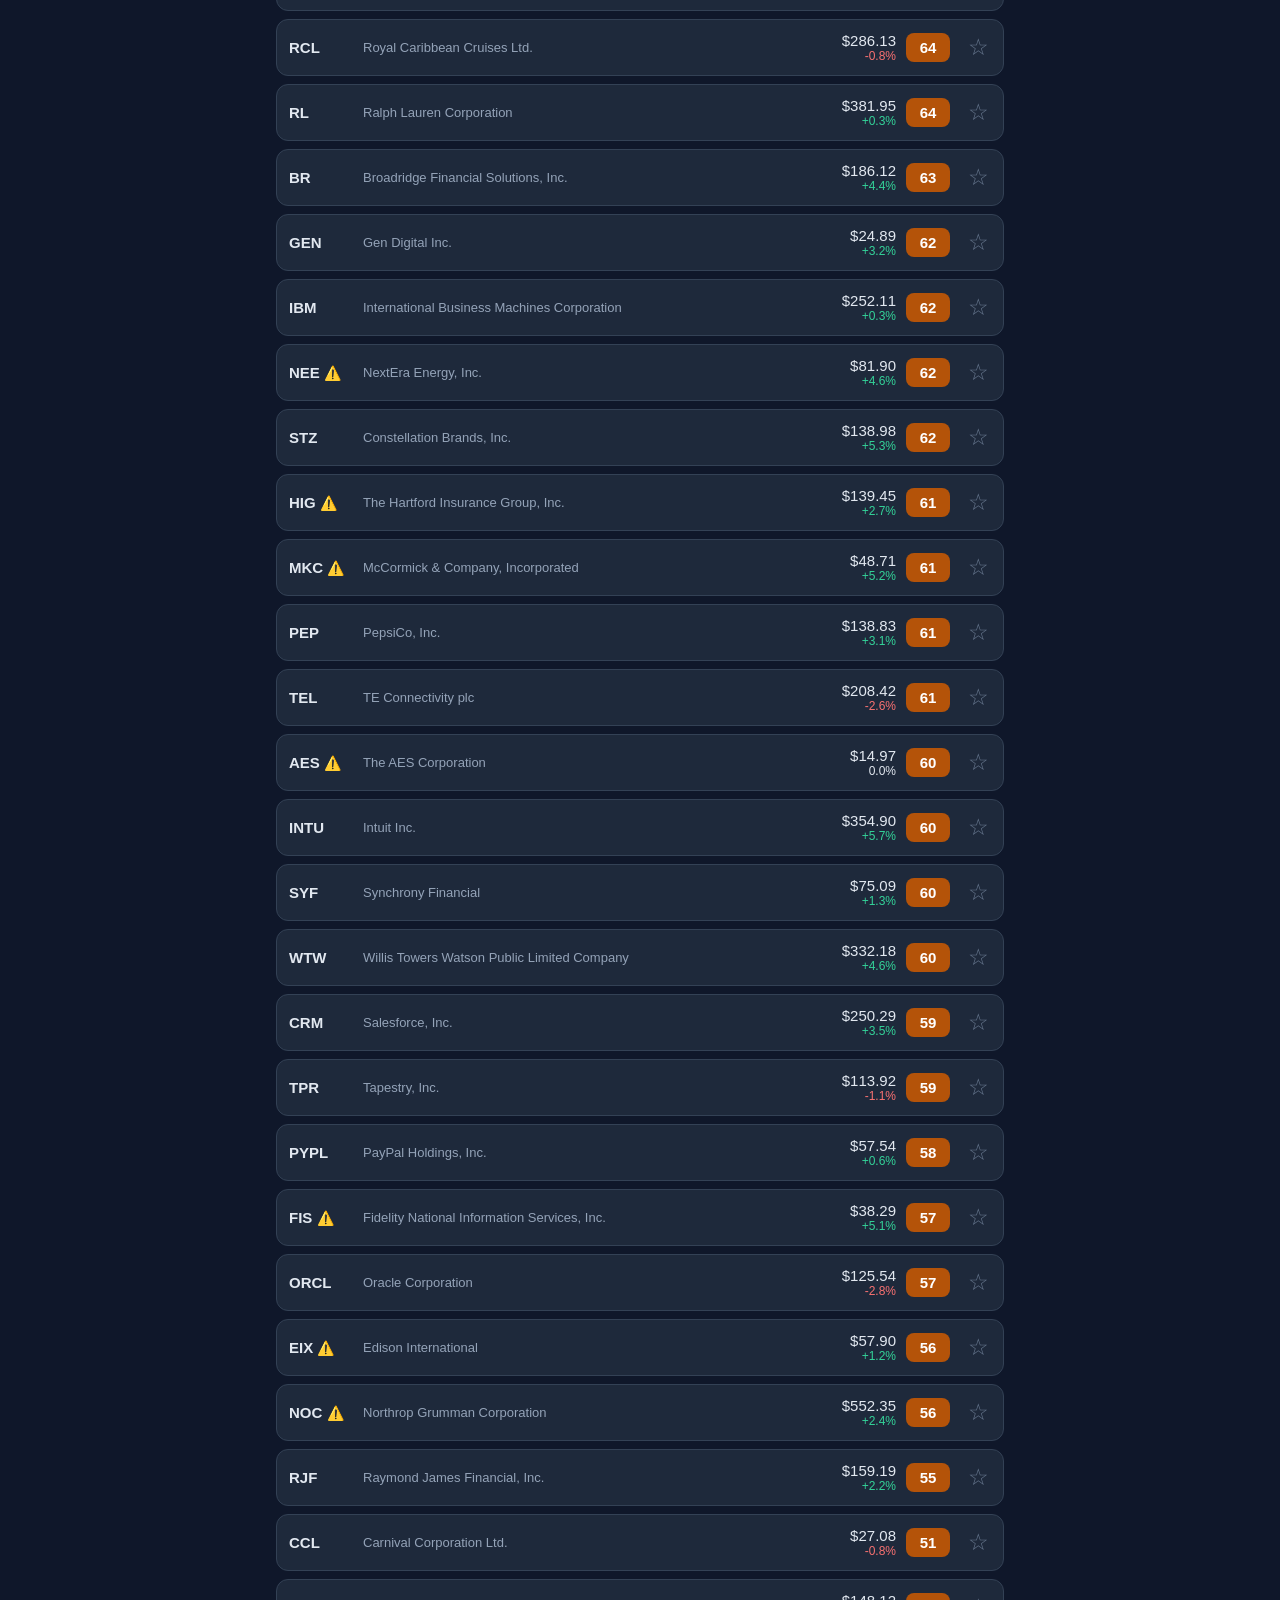
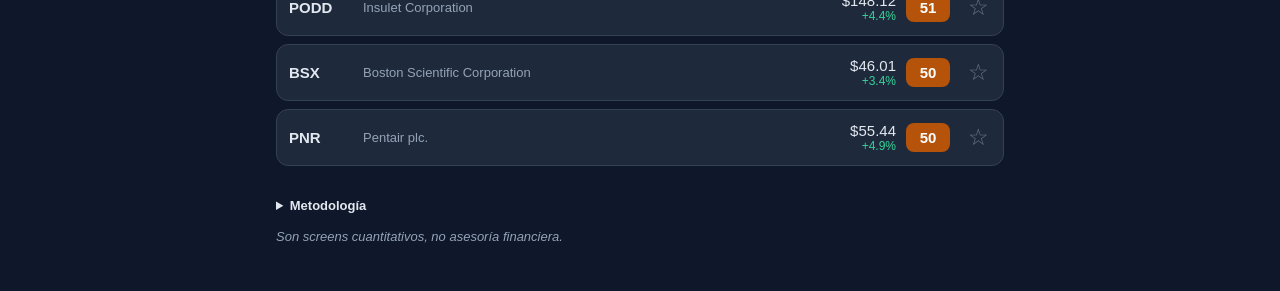
==== commit d38cfedb: "deploy dashboard: index.html" ====
--- a/index.html
+++ b/index.html
@@ -12,7 +12,7 @@
 <meta name="apple-mobile-web-app-title" content="Dashboard">
 <link rel="apple-touch-icon" href="data:image/svg+xml,%3Csvg xmlns='http://www.w3.org/2000/svg' viewBox='0 0 64 64'%3E%3Crect width='64' height='64' rx='14' fill='%230f172a'/%3E%3Cpath d='M10 44 L24 30 L34 38 L54 18' stroke='%2334d399' stroke-width='5' fill='none' stroke-linecap='round' stroke-linejoin='round'/%3E%3C/svg%3E">
 <link rel="icon" href="data:image/svg+xml,%3Csvg xmlns='http://www.w3.org/2000/svg' viewBox='0 0 64 64'%3E%3Crect width='64' height='64' rx='14' fill='%230f172a'/%3E%3Cpath d='M10 44 L24 30 L34 38 L54 18' stroke='%2334d399' stroke-width='5' fill='none' stroke-linecap='round' stroke-linejoin='round'/%3E%3C/svg%3E">
-<link rel="stylesheet" href="styles.css?v=25">
+<link rel="stylesheet" href="styles.css?v=26">
 </head>
 <body>
 <header class="app-header">
@@ -28,6 +28,14 @@
   </button>
   <div id="newsList" hidden></div>
   <p class="news-note">El punto de color es el tono estimado automáticamente (no es consejo). Toca un ticker para ver la acción.</p>
+</section>
+
+<section id="oppSec" class="news" aria-label="Oportunidades del día" hidden>
+  <button class="news-head" id="oppToggle" aria-expanded="false">
+    <strong>🎯 Oportunidades del día</strong><span id="oppCount" class="count"></span><span class="chev">▸</span>
+  </button>
+  <div id="oppList" hidden></div>
+  <p class="news-note">Pasan tu filtro de calidad (PER &lt; 30, ROE ≥ 15%, margen ≥ 10%, con dividendo) y están castigadas (día, semana, RSI o mes). Es información para tu lista de candidatas, no una señal de compra.</p>
 </section>
 
 <nav class="tabs" role="tablist" aria-label="Horizonte">
@@ -87,6 +95,6 @@
   <p class="disclaimer">Son screens cuantitativos, no asesoría financiera.</p>
 </footer>
 
-<script src="app.js?v=25"></script>
+<script src="app.js?v=26"></script>
 </body>
 </html>
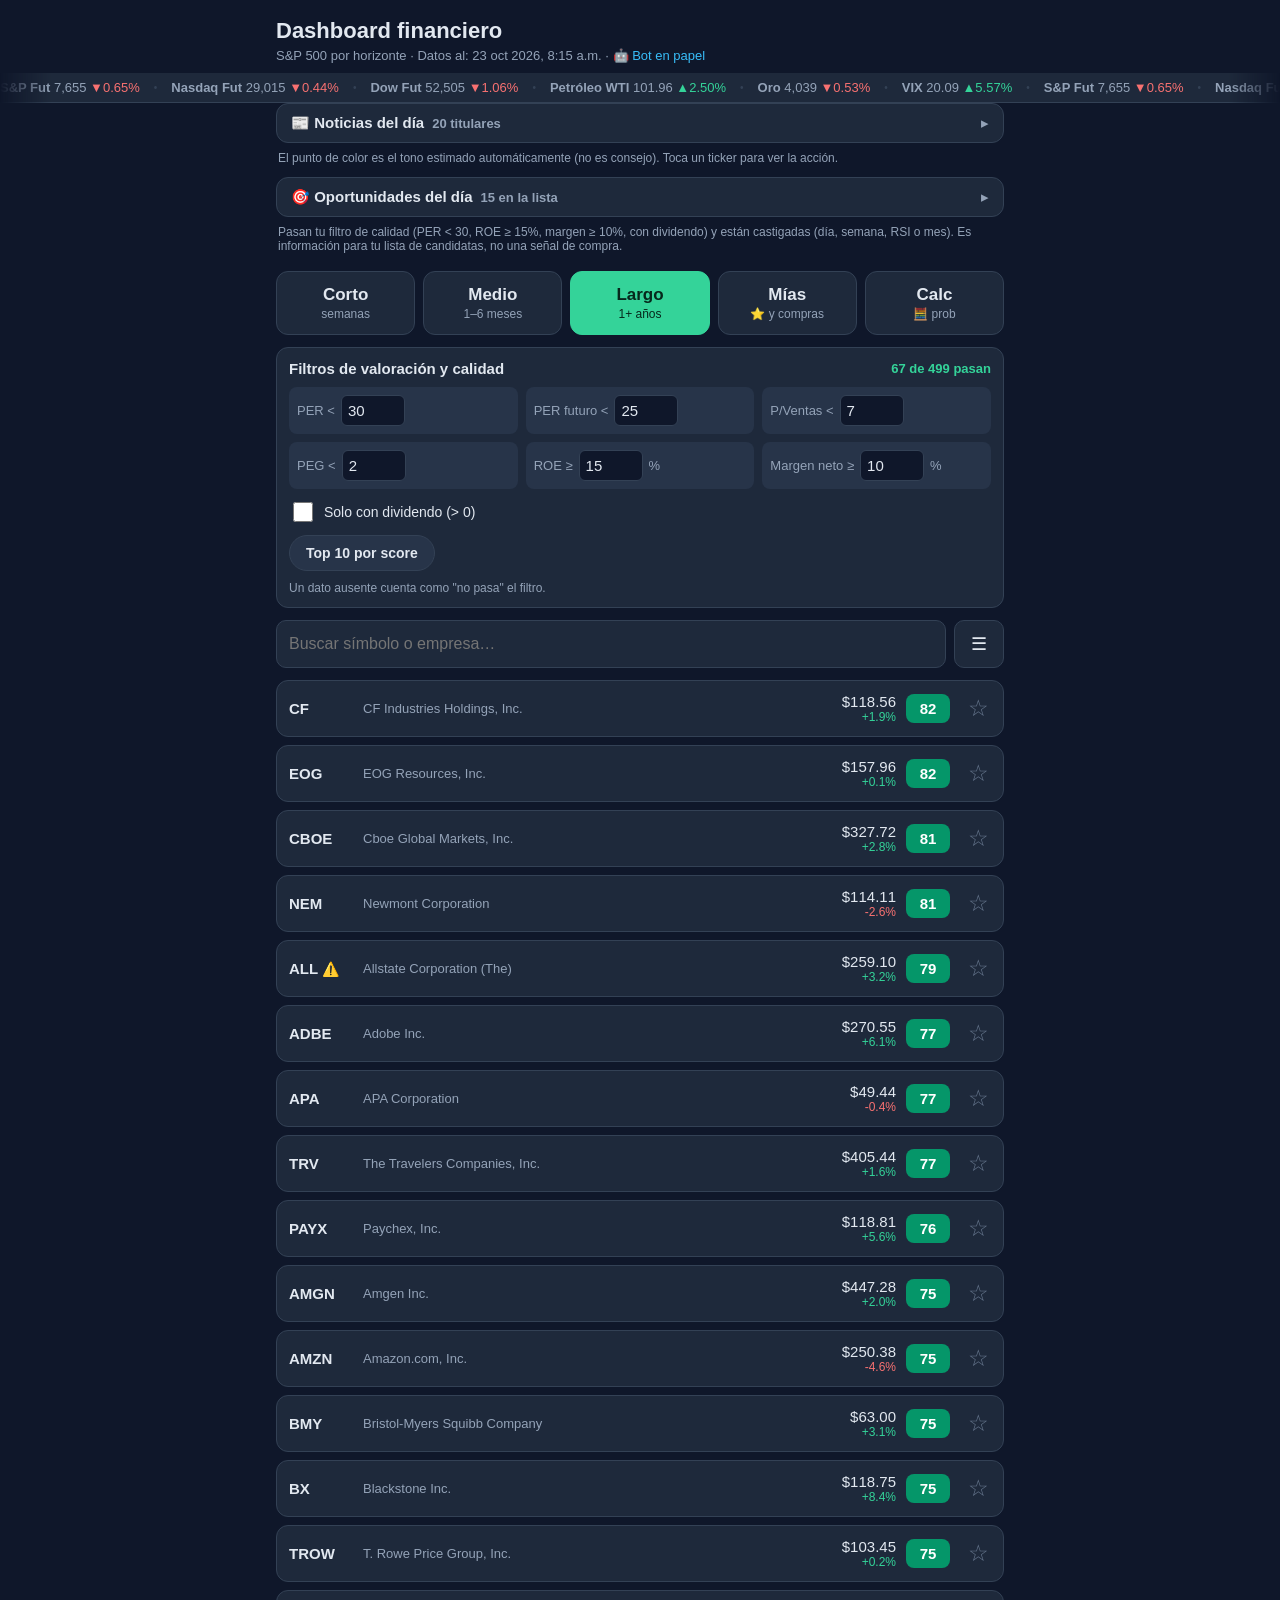
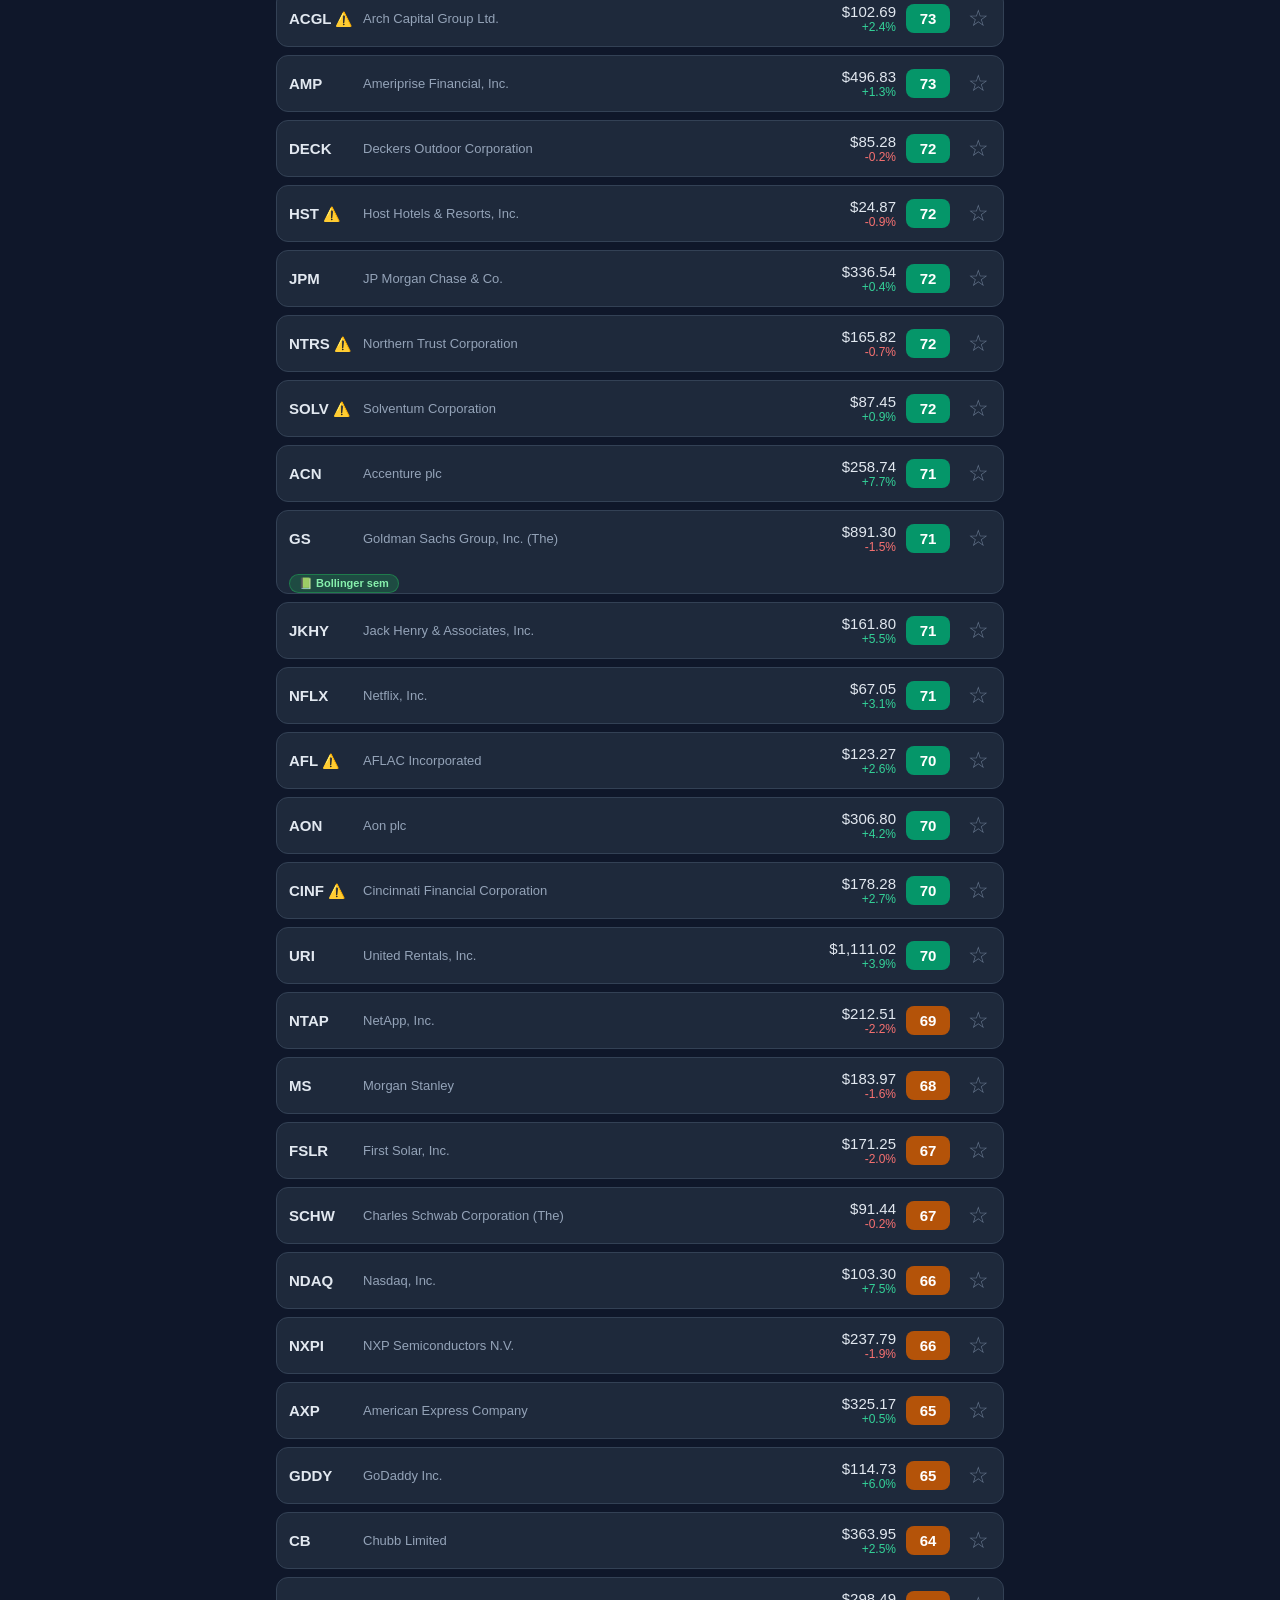
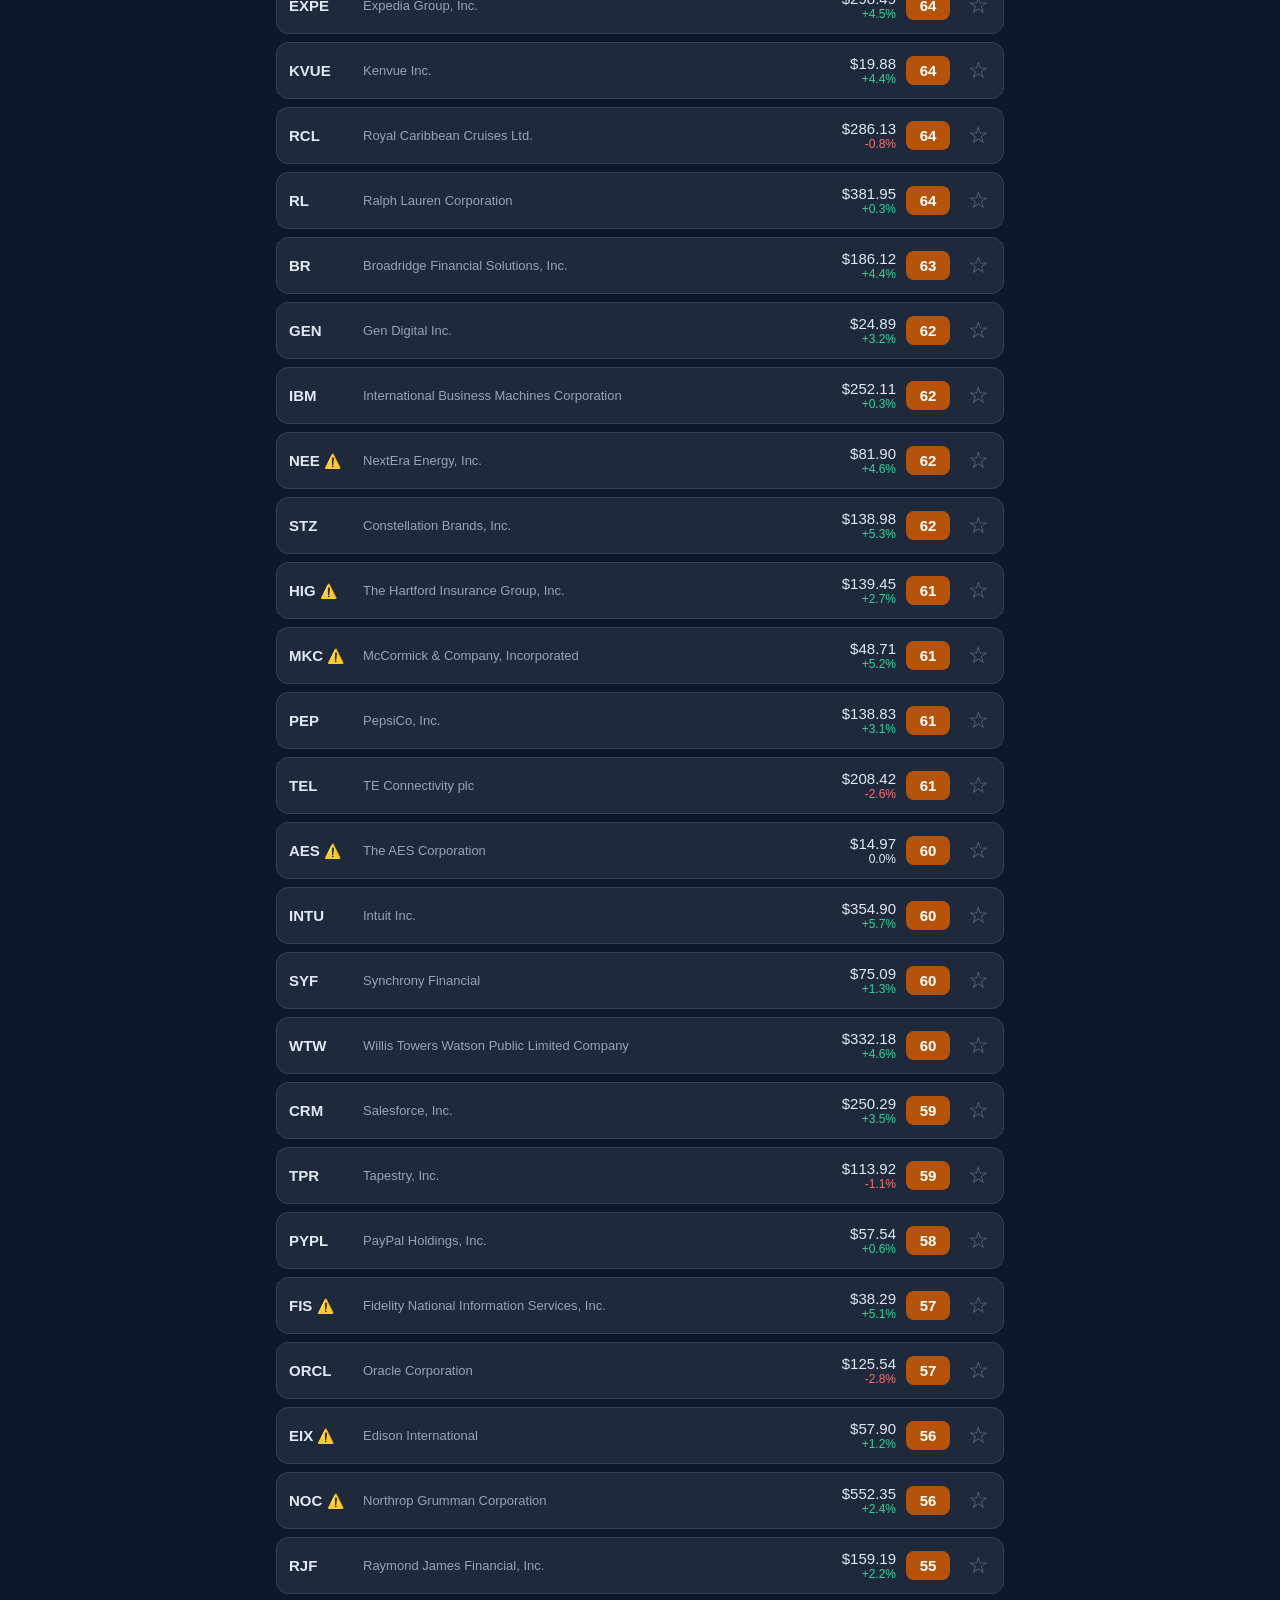
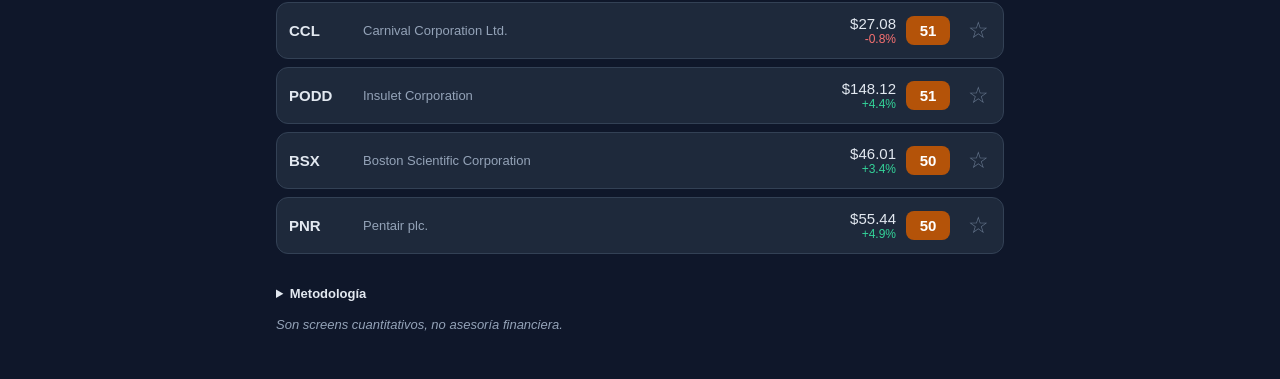
==== commit b208963a: "deploy dashboard: index.html" ====
--- a/index.html
+++ b/index.html
@@ -12,7 +12,7 @@
 <meta name="apple-mobile-web-app-title" content="Dashboard">
 <link rel="apple-touch-icon" href="data:image/svg+xml,%3Csvg xmlns='http://www.w3.org/2000/svg' viewBox='0 0 64 64'%3E%3Crect width='64' height='64' rx='14' fill='%230f172a'/%3E%3Cpath d='M10 44 L24 30 L34 38 L54 18' stroke='%2334d399' stroke-width='5' fill='none' stroke-linecap='round' stroke-linejoin='round'/%3E%3C/svg%3E">
 <link rel="icon" href="data:image/svg+xml,%3Csvg xmlns='http://www.w3.org/2000/svg' viewBox='0 0 64 64'%3E%3Crect width='64' height='64' rx='14' fill='%230f172a'/%3E%3Cpath d='M10 44 L24 30 L34 38 L54 18' stroke='%2334d399' stroke-width='5' fill='none' stroke-linecap='round' stroke-linejoin='round'/%3E%3C/svg%3E">
-<link rel="stylesheet" href="styles.css?v=26">
+<link rel="stylesheet" href="styles.css?v=27">
 </head>
 <body>
 <header class="app-header">
@@ -36,6 +36,14 @@
   </button>
   <div id="oppList" hidden></div>
   <p class="news-note">Pasan tu filtro de calidad (PER &lt; 30, ROE ≥ 15%, margen ≥ 10%, con dividendo) y están castigadas (día, semana, RSI o mes). Es información para tu lista de candidatas, no una señal de compra.</p>
+</section>
+
+<section id="oppOptSec" class="news" aria-label="Oportunidades en opciones" hidden>
+  <button class="news-head" id="oppOptToggle" aria-expanded="false">
+    <strong>🎯 Oportunidades en opciones</strong><span id="oppOptCount" class="count"></span><span class="chev">▸</span>
+  </button>
+  <div id="oppOptList" hidden></div>
+  <p class="news-note">Setups swing que cumplen TODAS tus reglas de contrato: calidad + sobre EMA200 + retroceso, IV no cara contra su historia, pata larga delta 0.60–0.80, spread vendiendo en el target (máximo de 20 días), débito ≤ 50% del ancho y breakeven antes del target. Precios de cadena con ~15 min de retraso (CBOE). Es un setup candidato, no una orden.</p>
 </section>
 
 <nav class="tabs" role="tablist" aria-label="Horizonte">
@@ -95,6 +103,6 @@
   <p class="disclaimer">Son screens cuantitativos, no asesoría financiera.</p>
 </footer>
 
-<script src="app.js?v=26"></script>
+<script src="app.js?v=27"></script>
 </body>
 </html>
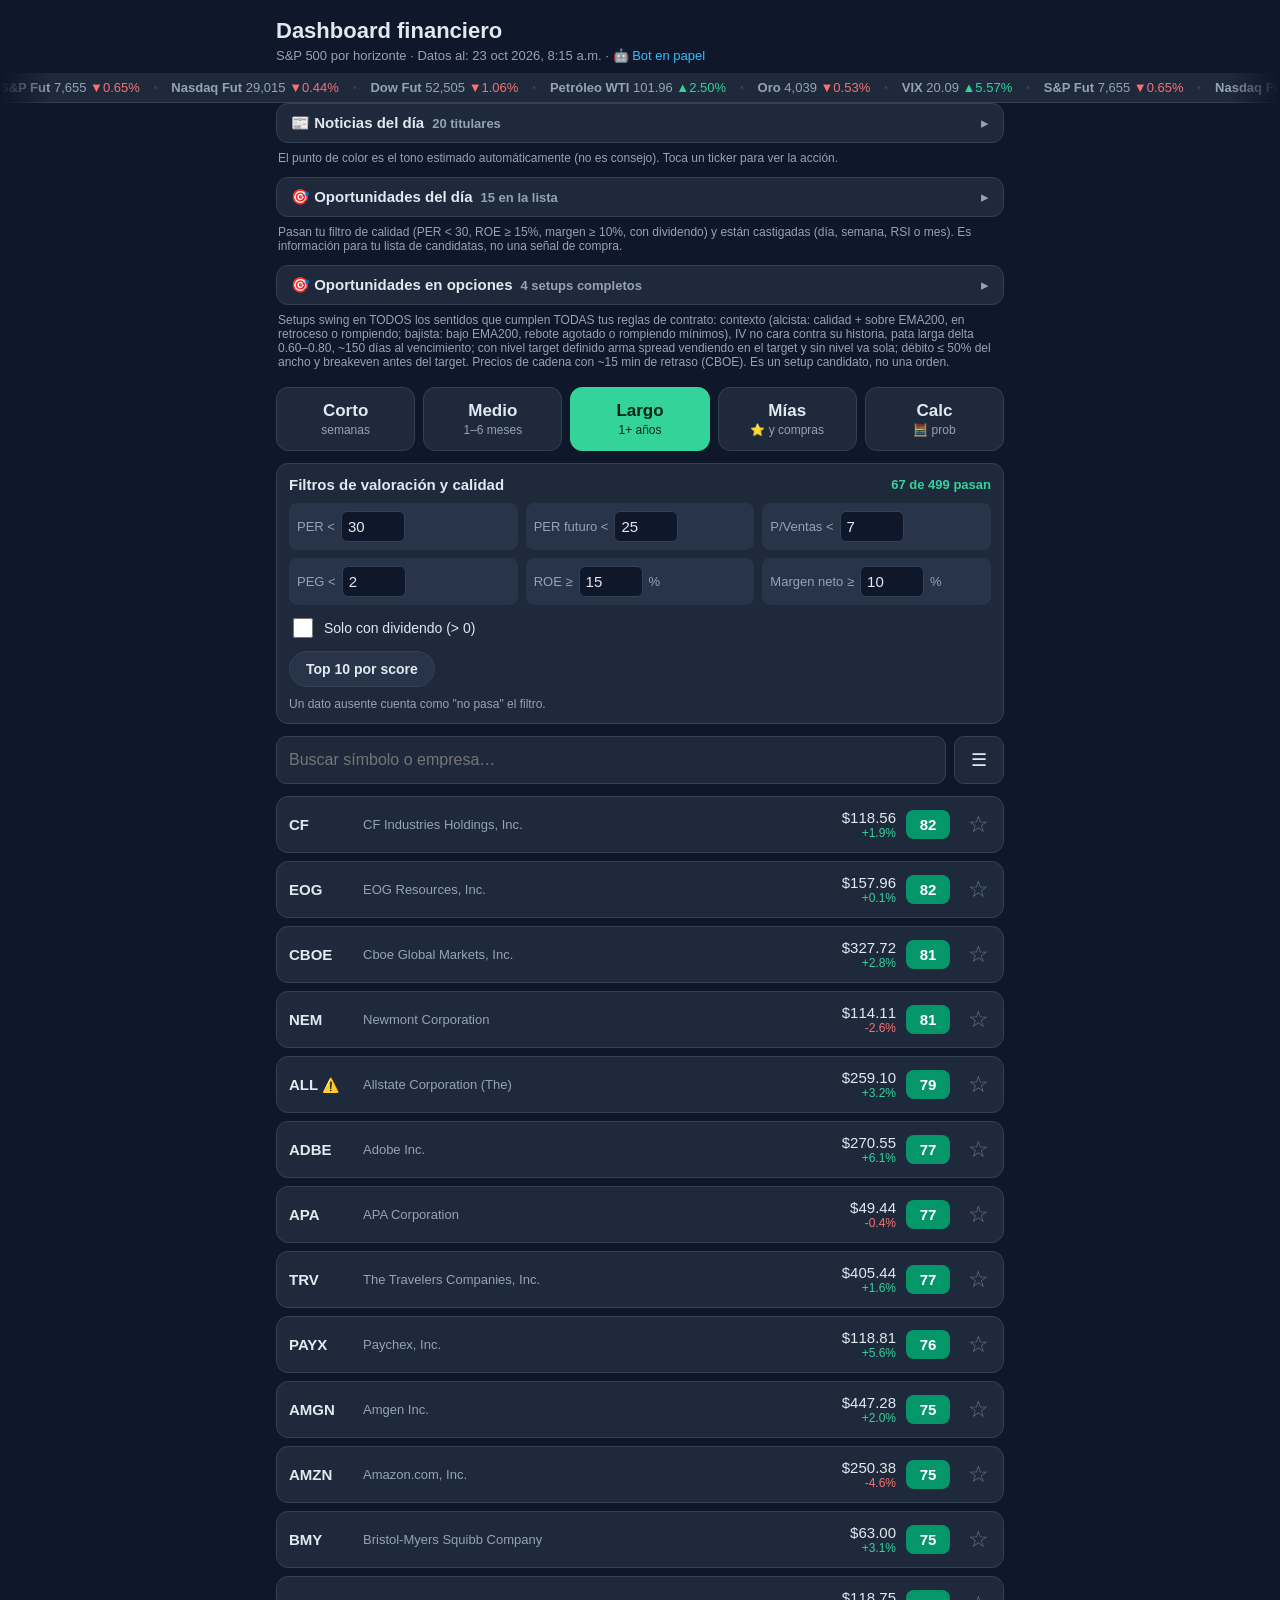
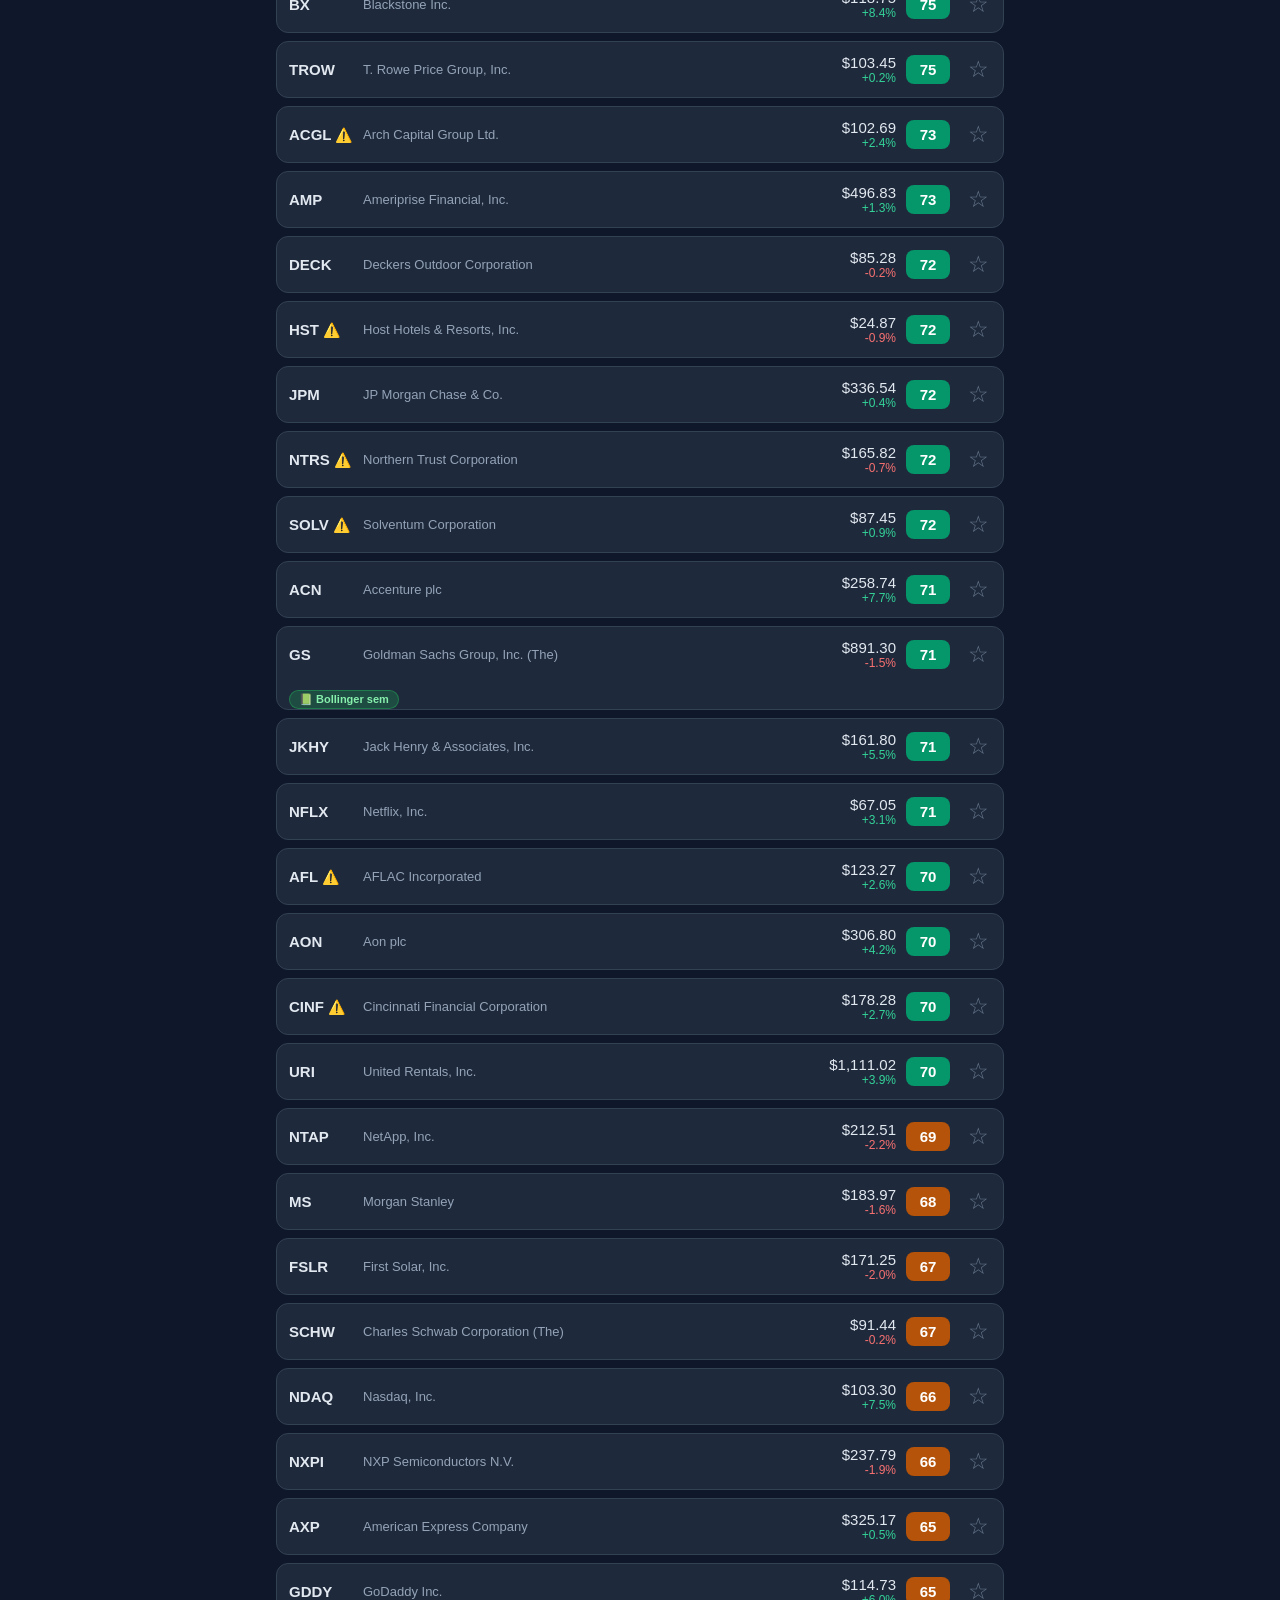
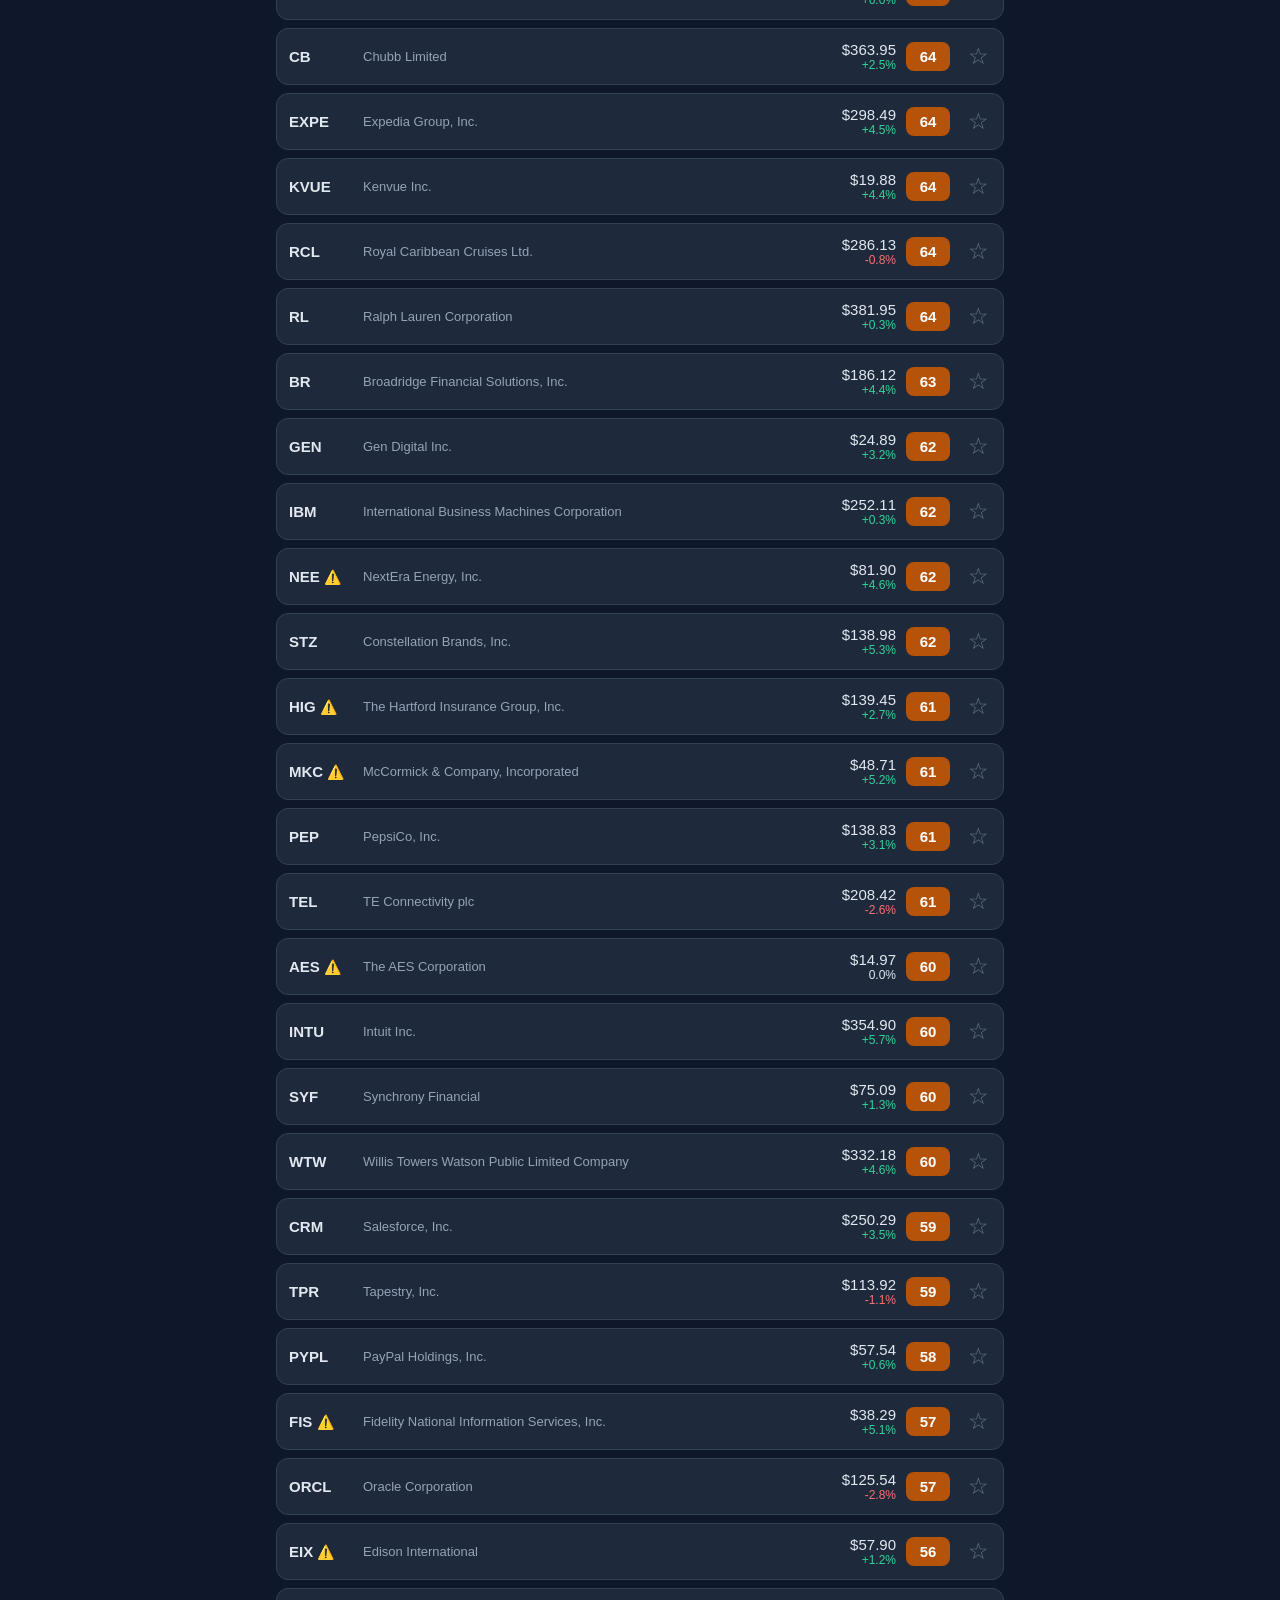
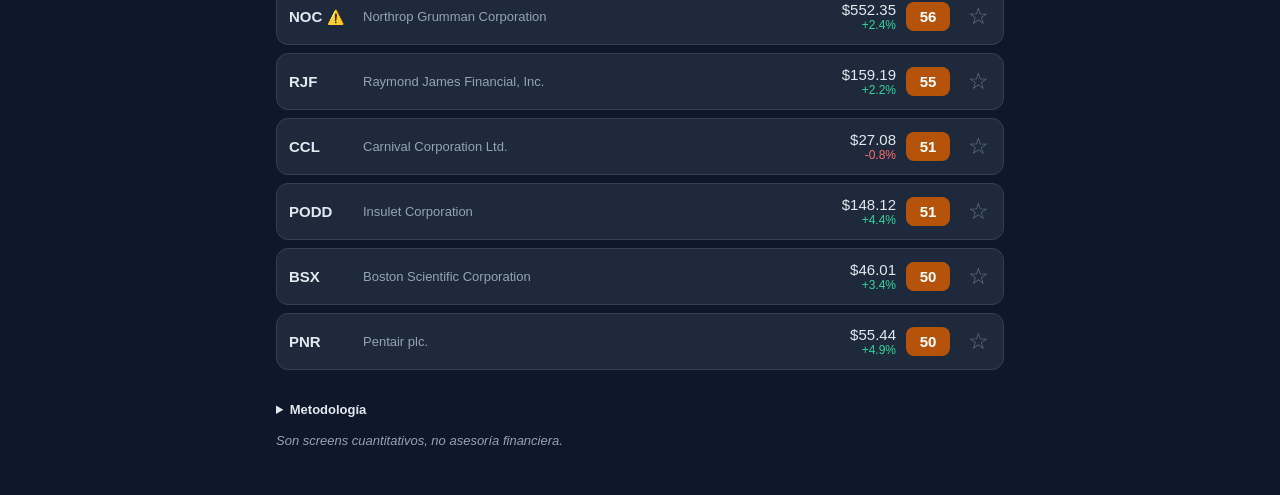
==== commit c02280f8: "deploy dashboard: index.html" ====
--- a/index.html
+++ b/index.html
@@ -12,7 +12,7 @@
 <meta name="apple-mobile-web-app-title" content="Dashboard">
 <link rel="apple-touch-icon" href="data:image/svg+xml,%3Csvg xmlns='http://www.w3.org/2000/svg' viewBox='0 0 64 64'%3E%3Crect width='64' height='64' rx='14' fill='%230f172a'/%3E%3Cpath d='M10 44 L24 30 L34 38 L54 18' stroke='%2334d399' stroke-width='5' fill='none' stroke-linecap='round' stroke-linejoin='round'/%3E%3C/svg%3E">
 <link rel="icon" href="data:image/svg+xml,%3Csvg xmlns='http://www.w3.org/2000/svg' viewBox='0 0 64 64'%3E%3Crect width='64' height='64' rx='14' fill='%230f172a'/%3E%3Cpath d='M10 44 L24 30 L34 38 L54 18' stroke='%2334d399' stroke-width='5' fill='none' stroke-linecap='round' stroke-linejoin='round'/%3E%3C/svg%3E">
-<link rel="stylesheet" href="styles.css?v=27">
+<link rel="stylesheet" href="styles.css?v=28">
 </head>
 <body>
 <header class="app-header">
@@ -43,7 +43,7 @@
     <strong>🎯 Oportunidades en opciones</strong><span id="oppOptCount" class="count"></span><span class="chev">▸</span>
   </button>
   <div id="oppOptList" hidden></div>
-  <p class="news-note">Setups swing que cumplen TODAS tus reglas de contrato: calidad + sobre EMA200 + retroceso, IV no cara contra su historia, pata larga delta 0.60–0.80, spread vendiendo en el target (máximo de 20 días), débito ≤ 50% del ancho y breakeven antes del target. Precios de cadena con ~15 min de retraso (CBOE). Es un setup candidato, no una orden.</p>
+  <p class="news-note">Setups swing en TODOS los sentidos que cumplen TODAS tus reglas de contrato: contexto (alcista: calidad + sobre EMA200, en retroceso o rompiendo; bajista: bajo EMA200, rebote agotado o rompiendo mínimos), IV no cara contra su historia, pata larga delta 0.60–0.80, ~150 días al vencimiento; con nivel target definido arma spread vendiendo en el target y sin nivel va sola; débito ≤ 50% del ancho y breakeven antes del target. Precios de cadena con ~15 min de retraso (CBOE). Es un setup candidato, no una orden.</p>
 </section>
 
 <nav class="tabs" role="tablist" aria-label="Horizonte">
@@ -103,6 +103,6 @@
   <p class="disclaimer">Son screens cuantitativos, no asesoría financiera.</p>
 </footer>
 
-<script src="app.js?v=27"></script>
+<script src="app.js?v=28"></script>
 </body>
 </html>
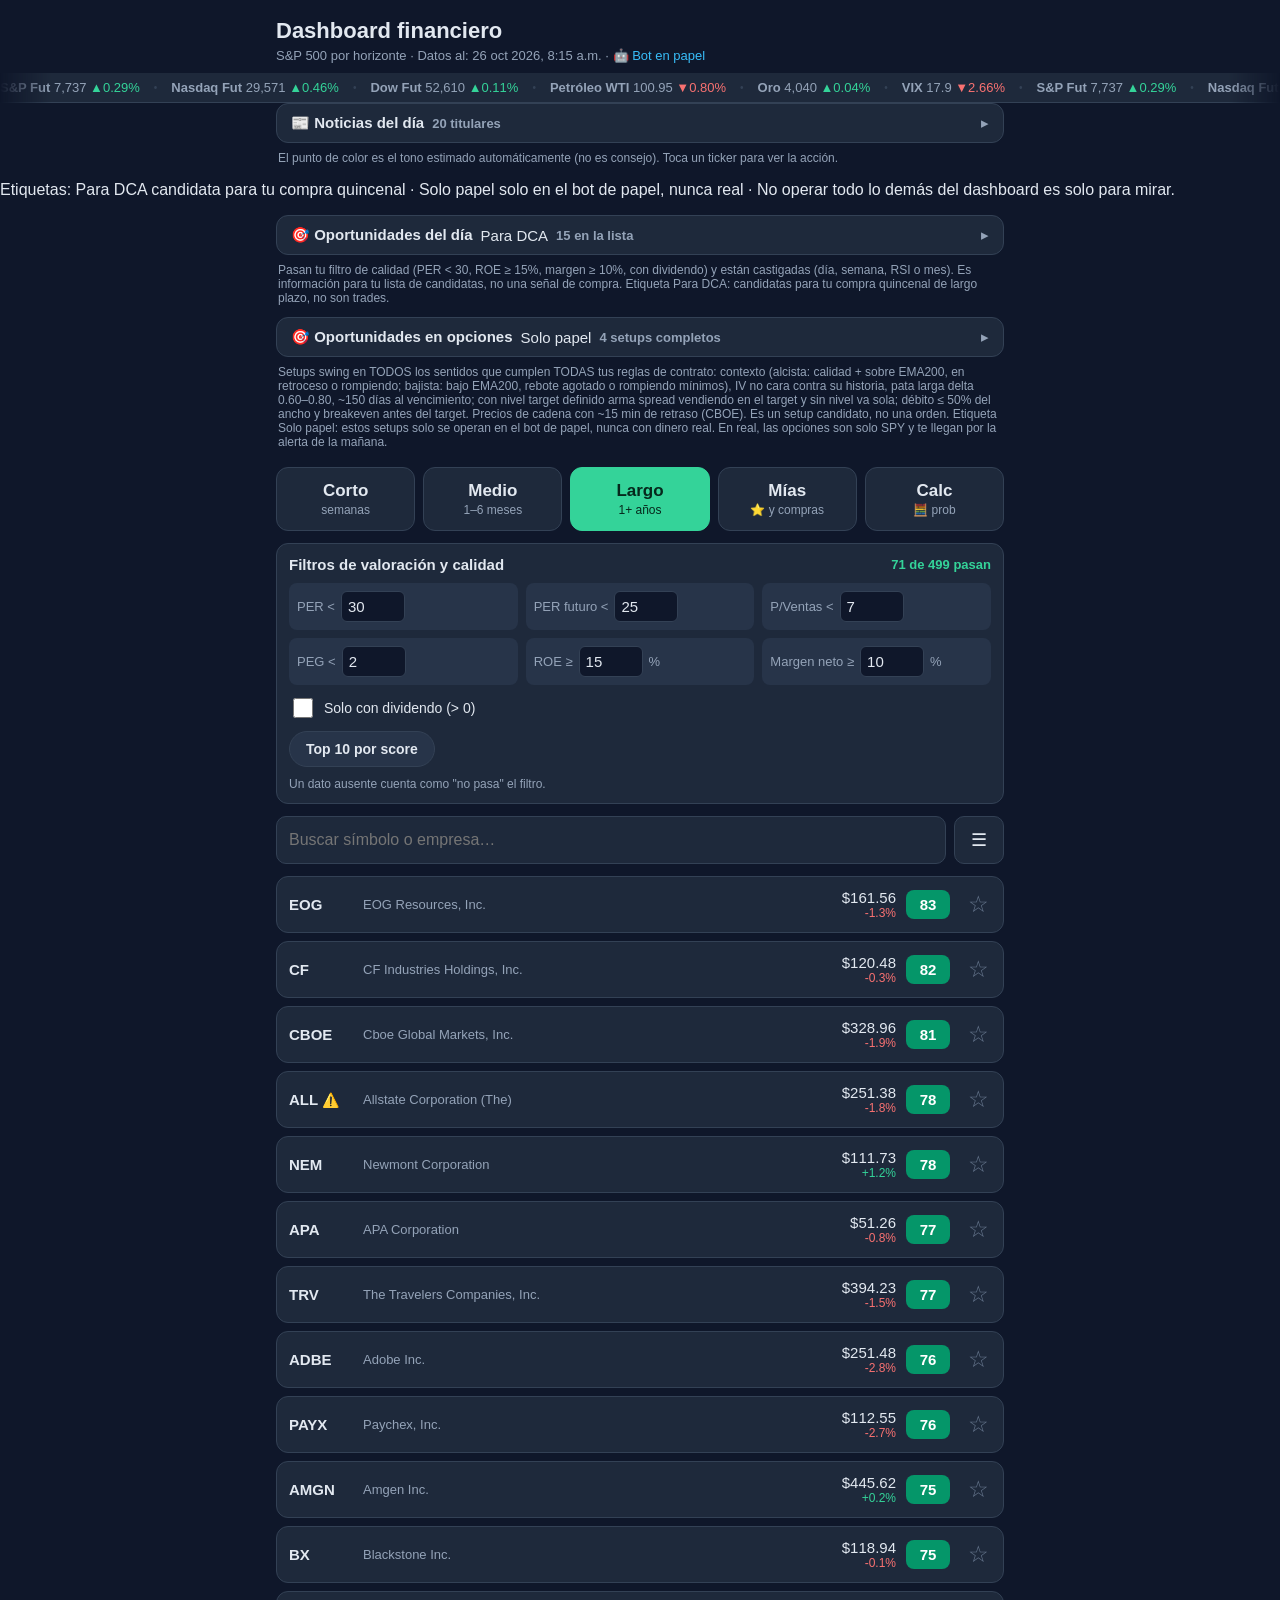
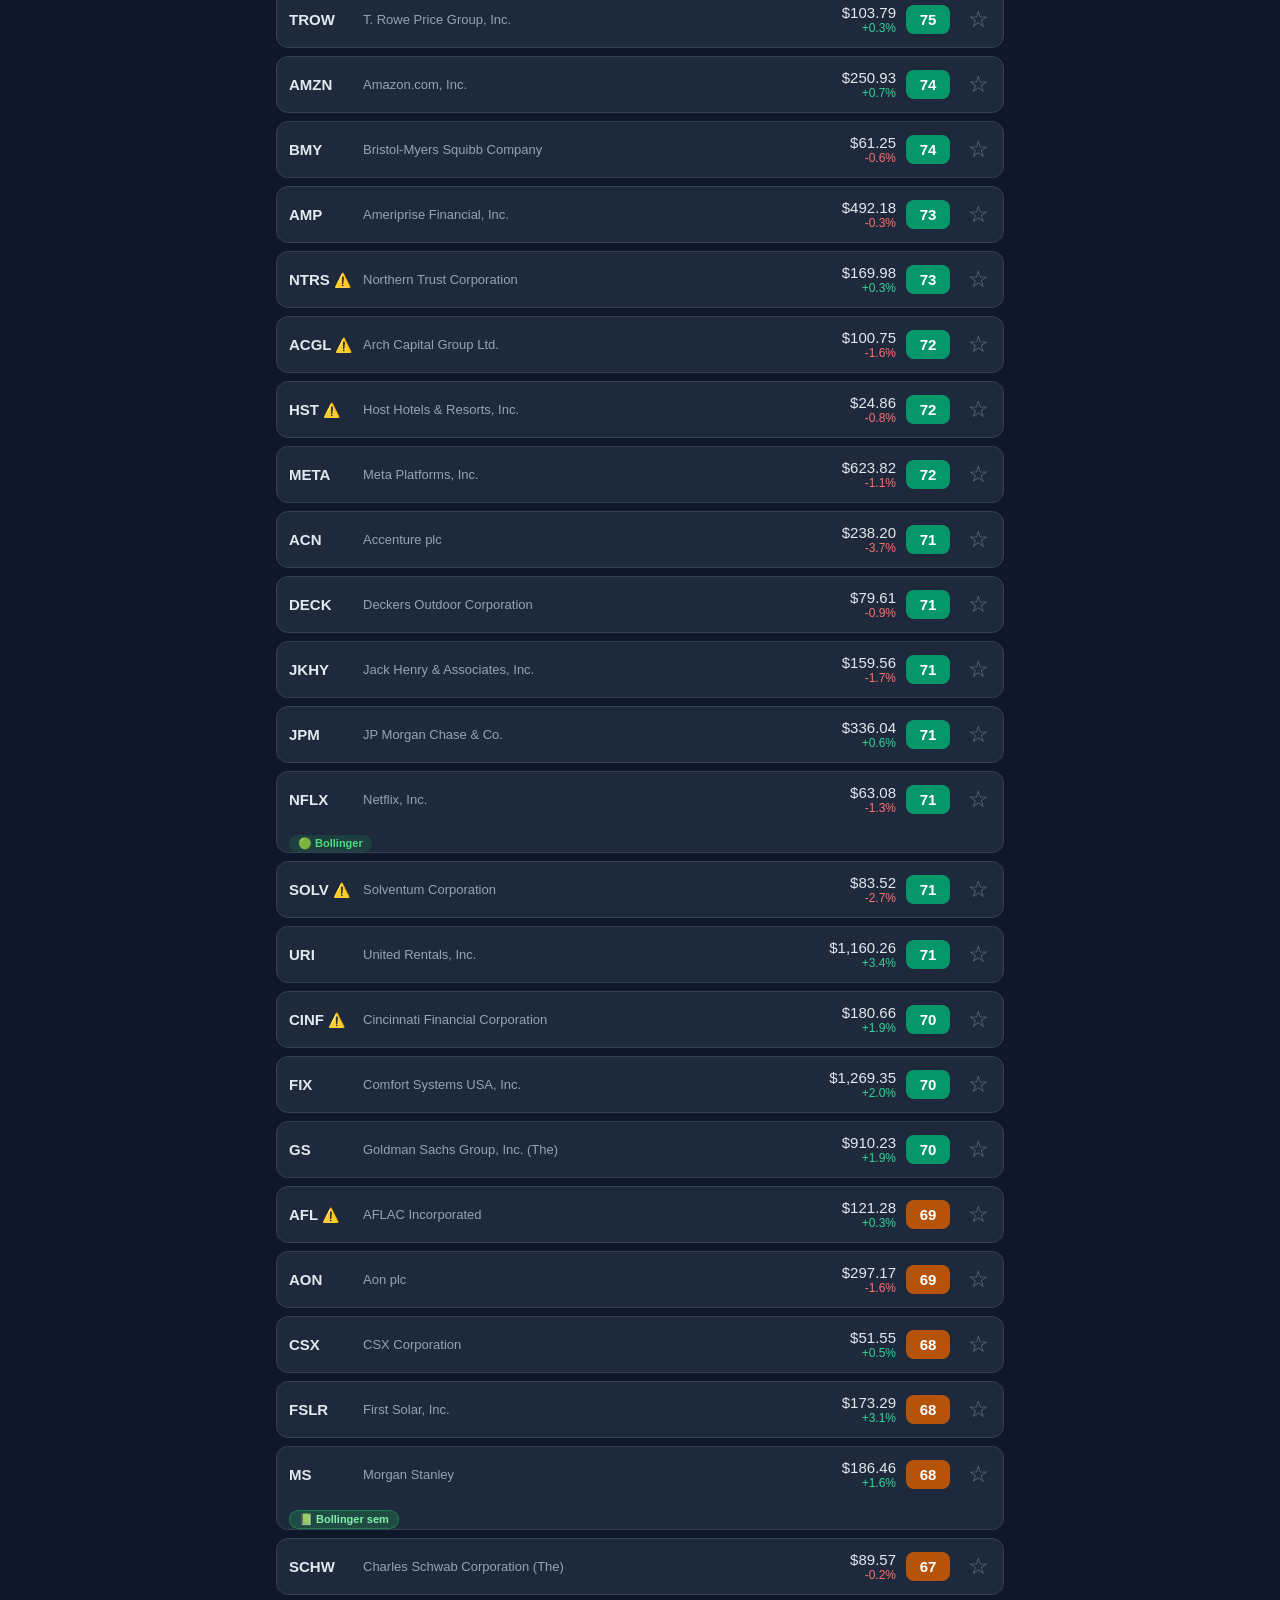
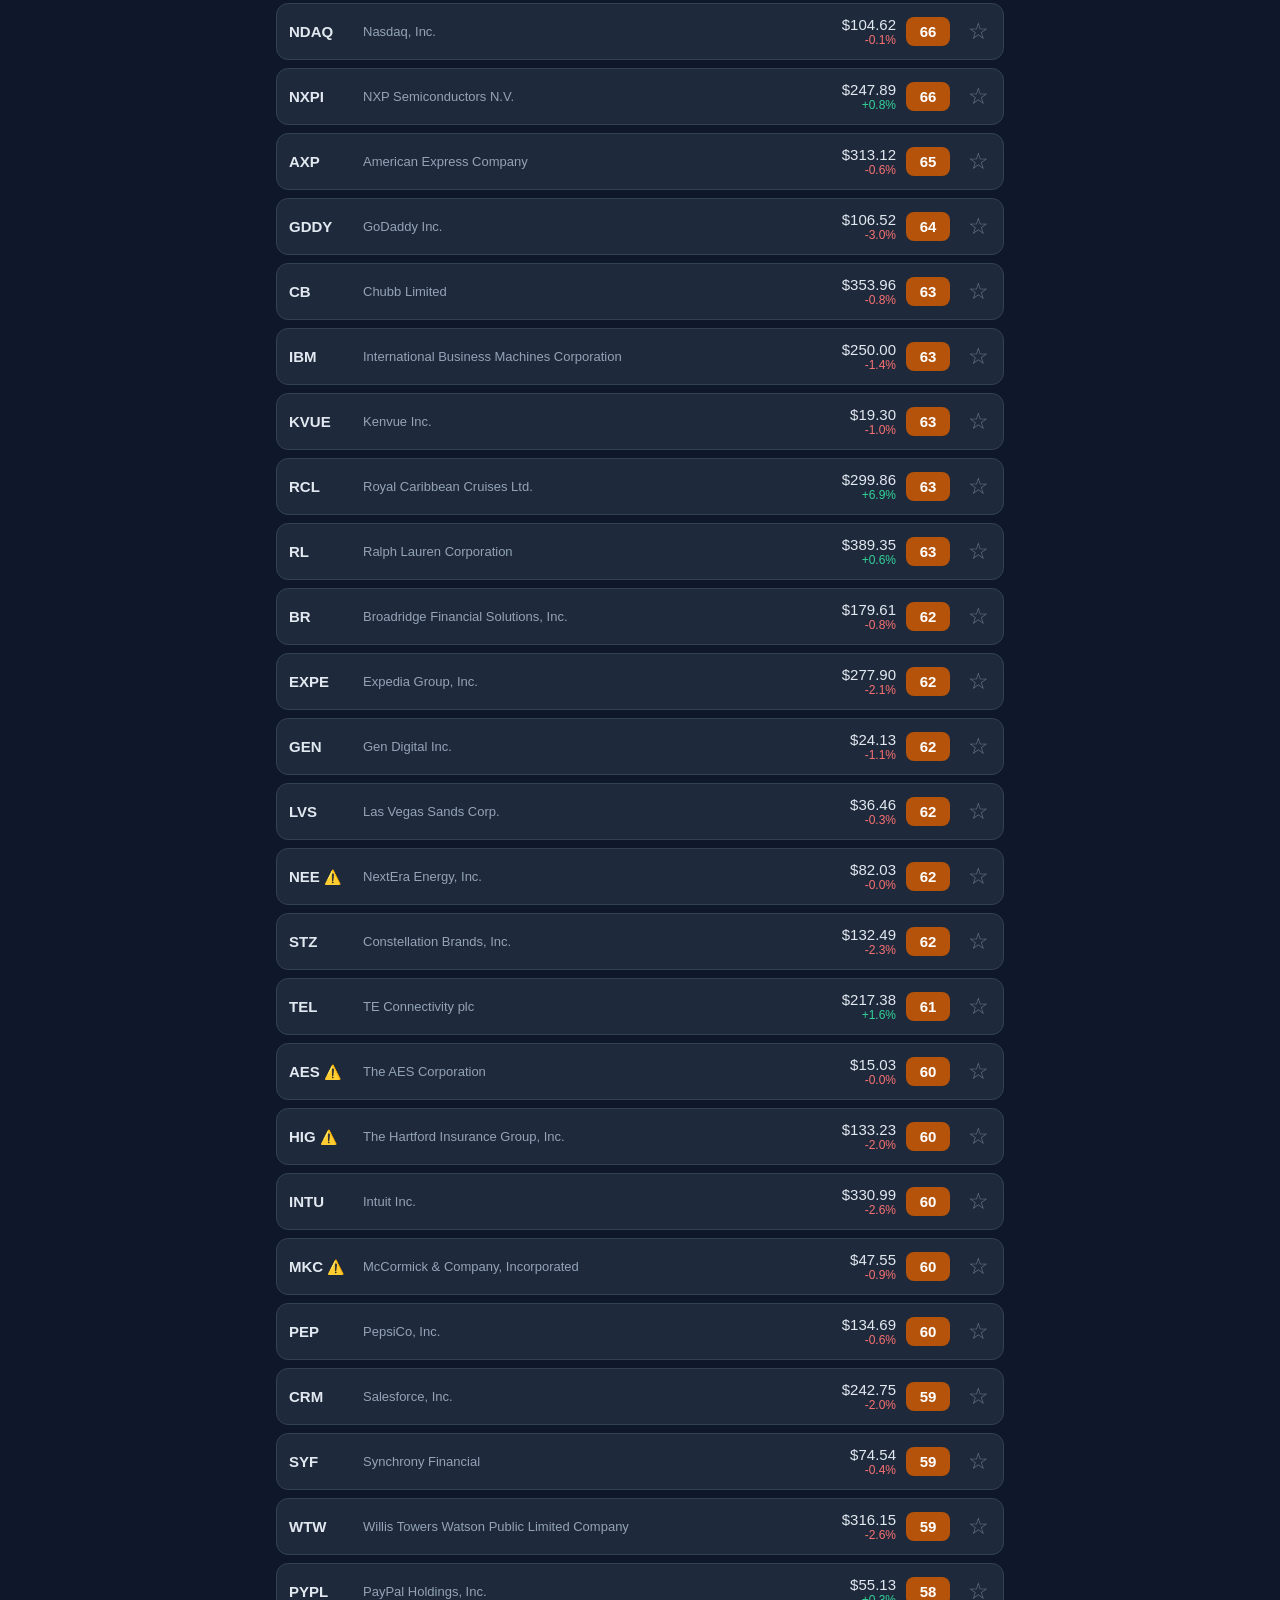
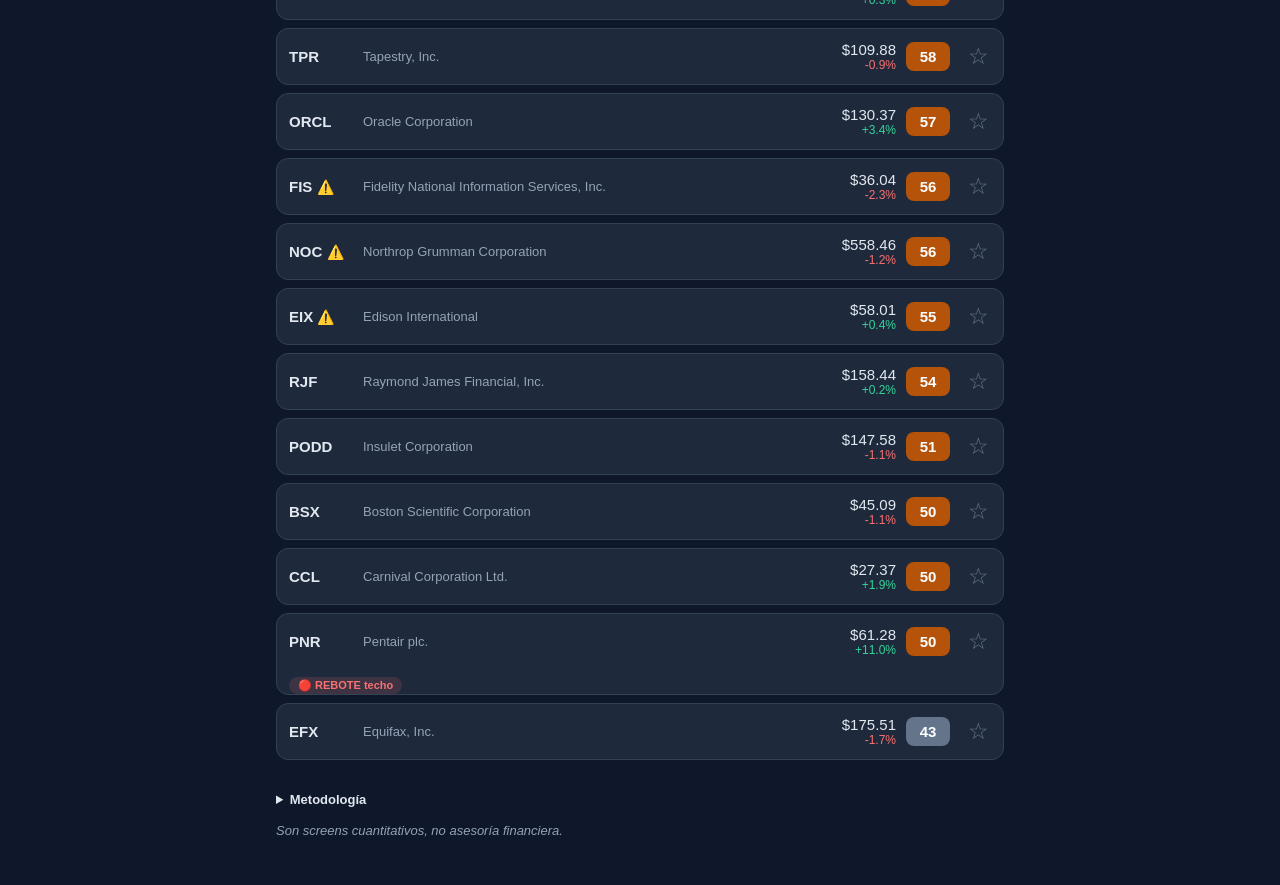
==== commit d51d8589: "deploy dashboard: index.html" ====
--- a/index.html
+++ b/index.html
@@ -12,7 +12,7 @@
 <meta name="apple-mobile-web-app-title" content="Dashboard">
 <link rel="apple-touch-icon" href="data:image/svg+xml,%3Csvg xmlns='http://www.w3.org/2000/svg' viewBox='0 0 64 64'%3E%3Crect width='64' height='64' rx='14' fill='%230f172a'/%3E%3Cpath d='M10 44 L24 30 L34 38 L54 18' stroke='%2334d399' stroke-width='5' fill='none' stroke-linecap='round' stroke-linejoin='round'/%3E%3C/svg%3E">
 <link rel="icon" href="data:image/svg+xml,%3Csvg xmlns='http://www.w3.org/2000/svg' viewBox='0 0 64 64'%3E%3Crect width='64' height='64' rx='14' fill='%230f172a'/%3E%3Cpath d='M10 44 L24 30 L34 38 L54 18' stroke='%2334d399' stroke-width='5' fill='none' stroke-linecap='round' stroke-linejoin='round'/%3E%3C/svg%3E">
-<link rel="stylesheet" href="styles.css?v=28">
+<link rel="stylesheet" href="styles.css?v=29">
 </head>
 <body>
 <header class="app-header">
@@ -30,20 +30,21 @@
   <p class="news-note">El punto de color es el tono estimado automáticamente (no es consejo). Toca un ticker para ver la acción.</p>
 </section>
 
+<p class="tag-legend">Etiquetas: <span class="tag tag-dca">Para DCA</span> candidata para tu compra quincenal · <span class="tag tag-papel">Solo papel</span> solo en el bot de papel, nunca real · <span class="tag tag-noop">No operar</span> todo lo demás del dashboard es solo para mirar.</p>
 <section id="oppSec" class="news" aria-label="Oportunidades del día" hidden>
   <button class="news-head" id="oppToggle" aria-expanded="false">
-    <strong>🎯 Oportunidades del día</strong><span id="oppCount" class="count"></span><span class="chev">▸</span>
+    <strong>🎯 Oportunidades del día</strong><span class="tag tag-dca">Para DCA</span><span id="oppCount" class="count"></span><span class="chev">▸</span>
   </button>
   <div id="oppList" hidden></div>
-  <p class="news-note">Pasan tu filtro de calidad (PER &lt; 30, ROE ≥ 15%, margen ≥ 10%, con dividendo) y están castigadas (día, semana, RSI o mes). Es información para tu lista de candidatas, no una señal de compra.</p>
+  <p class="news-note">Pasan tu filtro de calidad (PER &lt; 30, ROE ≥ 15%, margen ≥ 10%, con dividendo) y están castigadas (día, semana, RSI o mes). Es información para tu lista de candidatas, no una señal de compra. Etiqueta Para DCA: candidatas para tu compra quincenal de largo plazo, no son trades.</p>
 </section>
 
 <section id="oppOptSec" class="news" aria-label="Oportunidades en opciones" hidden>
   <button class="news-head" id="oppOptToggle" aria-expanded="false">
-    <strong>🎯 Oportunidades en opciones</strong><span id="oppOptCount" class="count"></span><span class="chev">▸</span>
+    <strong>🎯 Oportunidades en opciones</strong><span class="tag tag-papel">Solo papel</span><span id="oppOptCount" class="count"></span><span class="chev">▸</span>
   </button>
   <div id="oppOptList" hidden></div>
-  <p class="news-note">Setups swing en TODOS los sentidos que cumplen TODAS tus reglas de contrato: contexto (alcista: calidad + sobre EMA200, en retroceso o rompiendo; bajista: bajo EMA200, rebote agotado o rompiendo mínimos), IV no cara contra su historia, pata larga delta 0.60–0.80, ~150 días al vencimiento; con nivel target definido arma spread vendiendo en el target y sin nivel va sola; débito ≤ 50% del ancho y breakeven antes del target. Precios de cadena con ~15 min de retraso (CBOE). Es un setup candidato, no una orden.</p>
+  <p class="news-note">Setups swing en TODOS los sentidos que cumplen TODAS tus reglas de contrato: contexto (alcista: calidad + sobre EMA200, en retroceso o rompiendo; bajista: bajo EMA200, rebote agotado o rompiendo mínimos), IV no cara contra su historia, pata larga delta 0.60–0.80, ~150 días al vencimiento; con nivel target definido arma spread vendiendo en el target y sin nivel va sola; débito ≤ 50% del ancho y breakeven antes del target. Precios de cadena con ~15 min de retraso (CBOE). Es un setup candidato, no una orden. Etiqueta Solo papel: estos setups solo se operan en el bot de papel, nunca con dinero real. En real, las opciones son solo SPY y te llegan por la alerta de la mañana.</p>
 </section>
 
 <nav class="tabs" role="tablist" aria-label="Horizonte">
@@ -103,6 +104,6 @@
   <p class="disclaimer">Son screens cuantitativos, no asesoría financiera.</p>
 </footer>
 
-<script src="app.js?v=28"></script>
+<script src="app.js?v=29"></script>
 </body>
 </html>
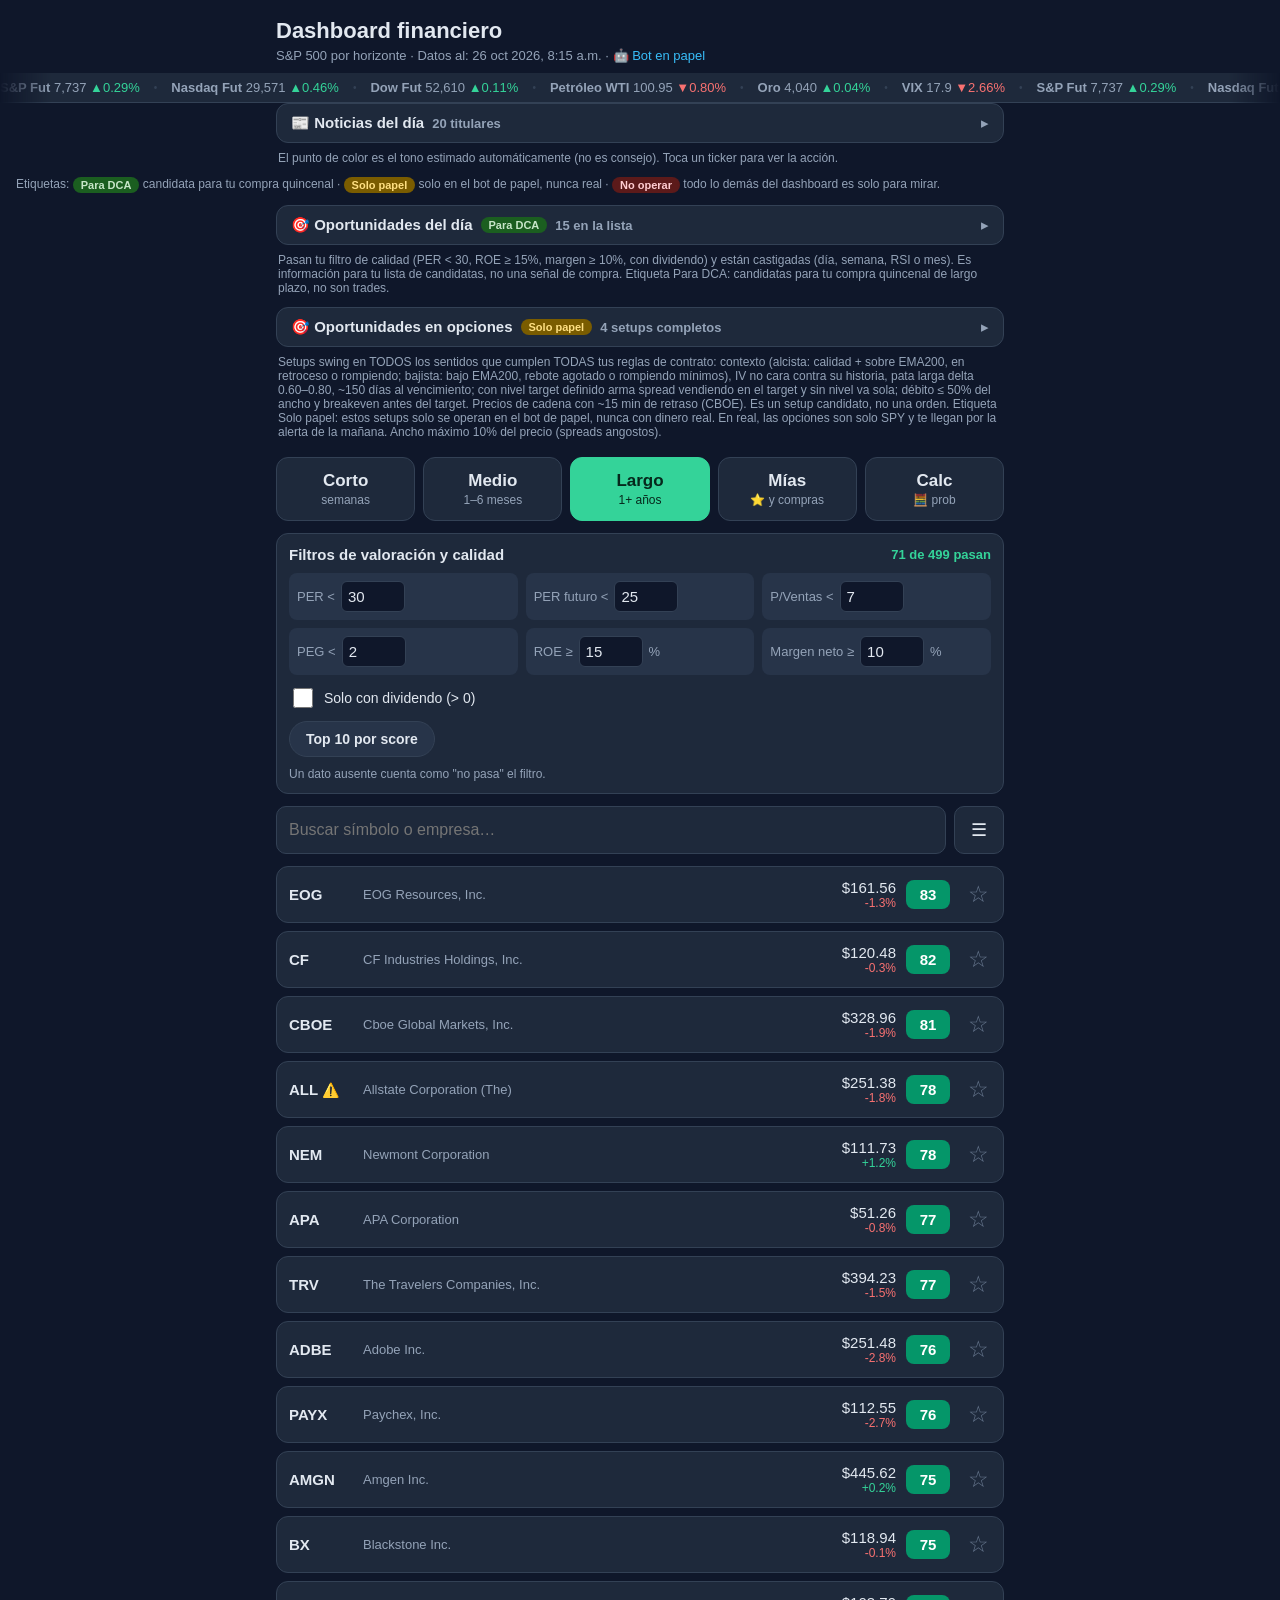
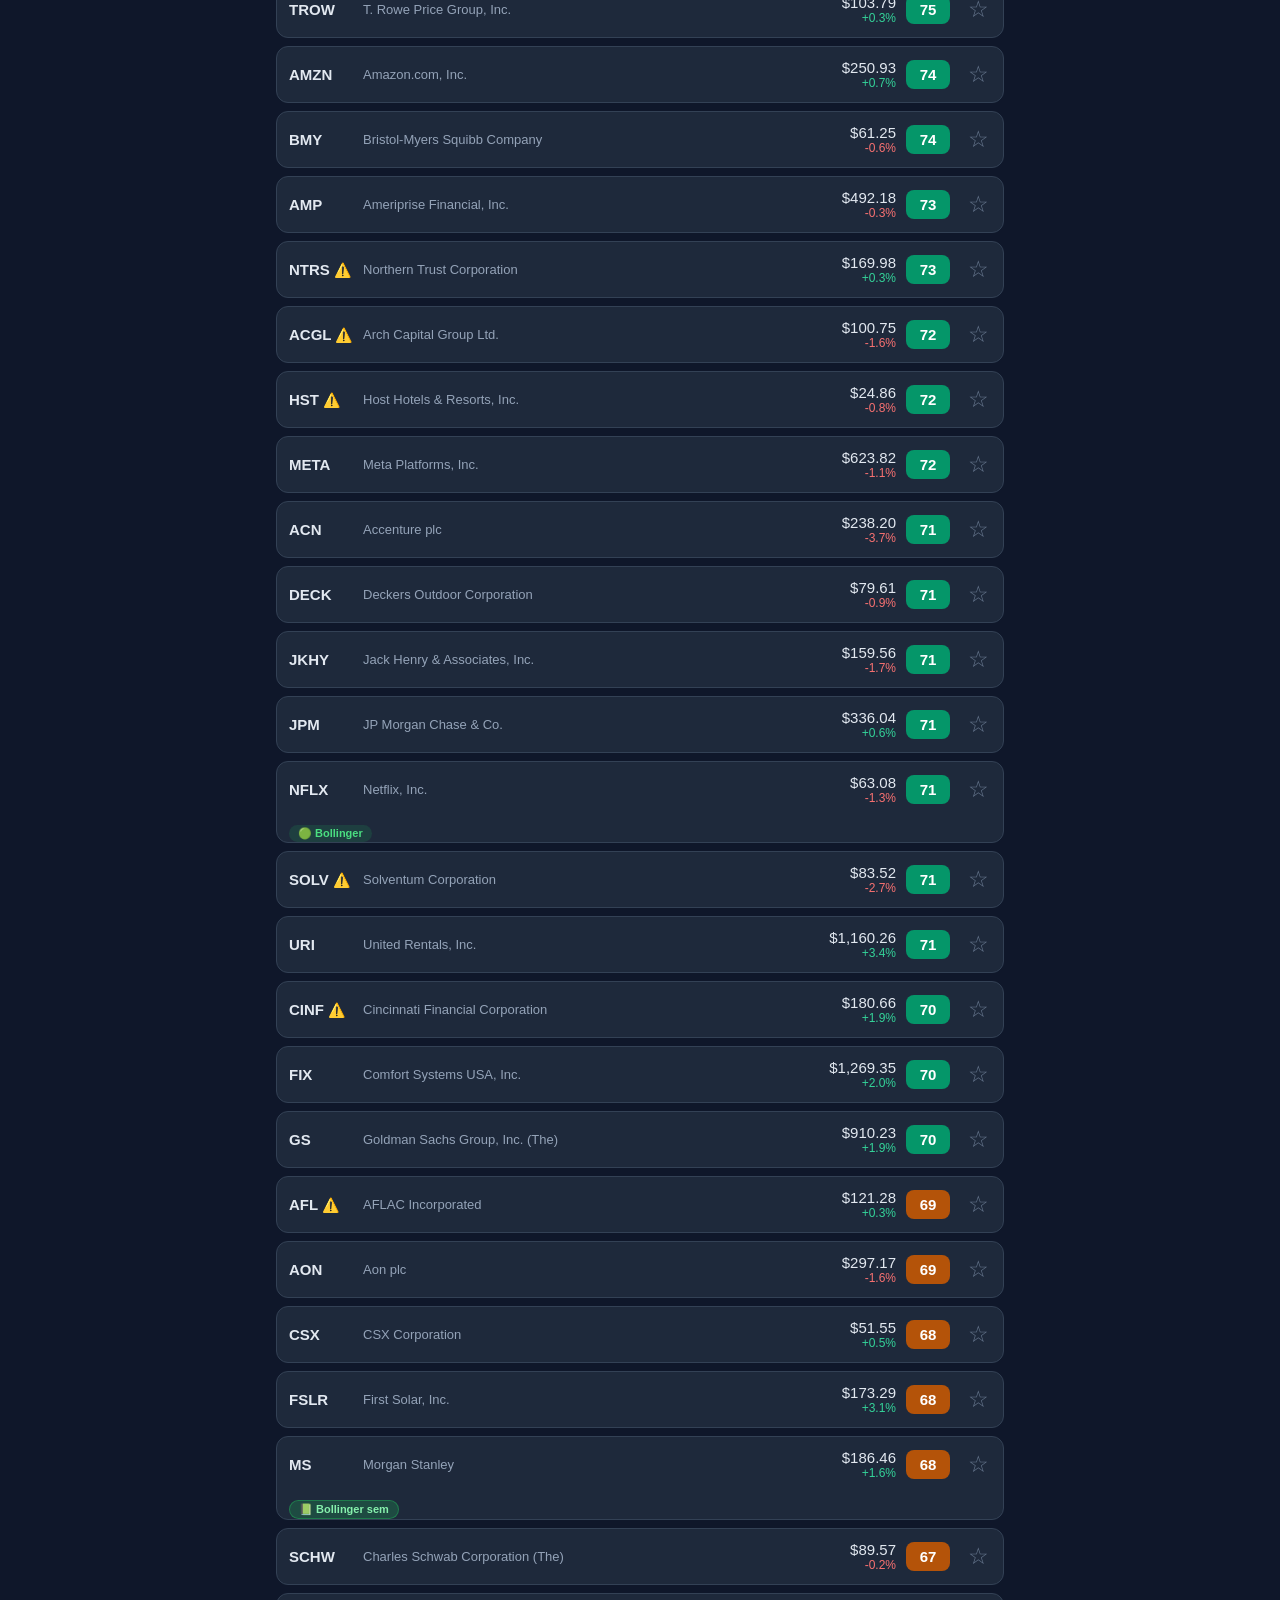
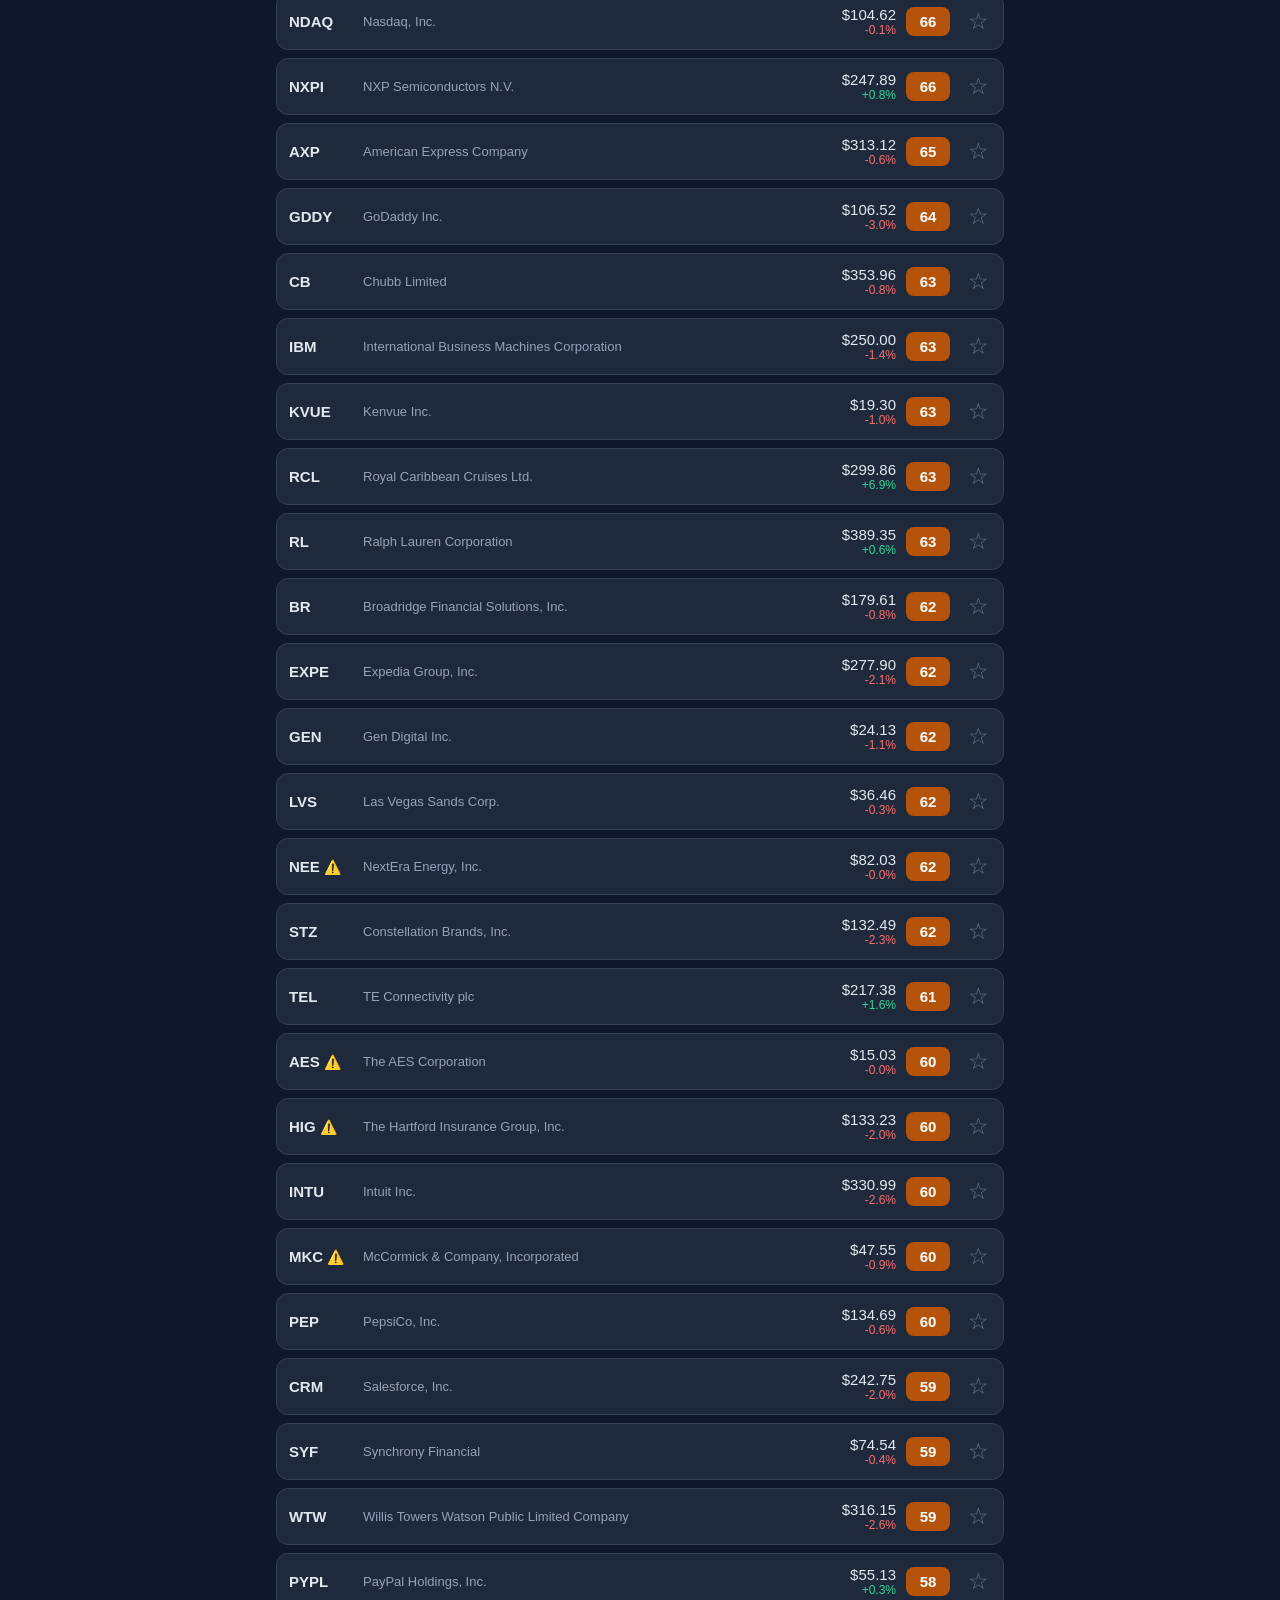
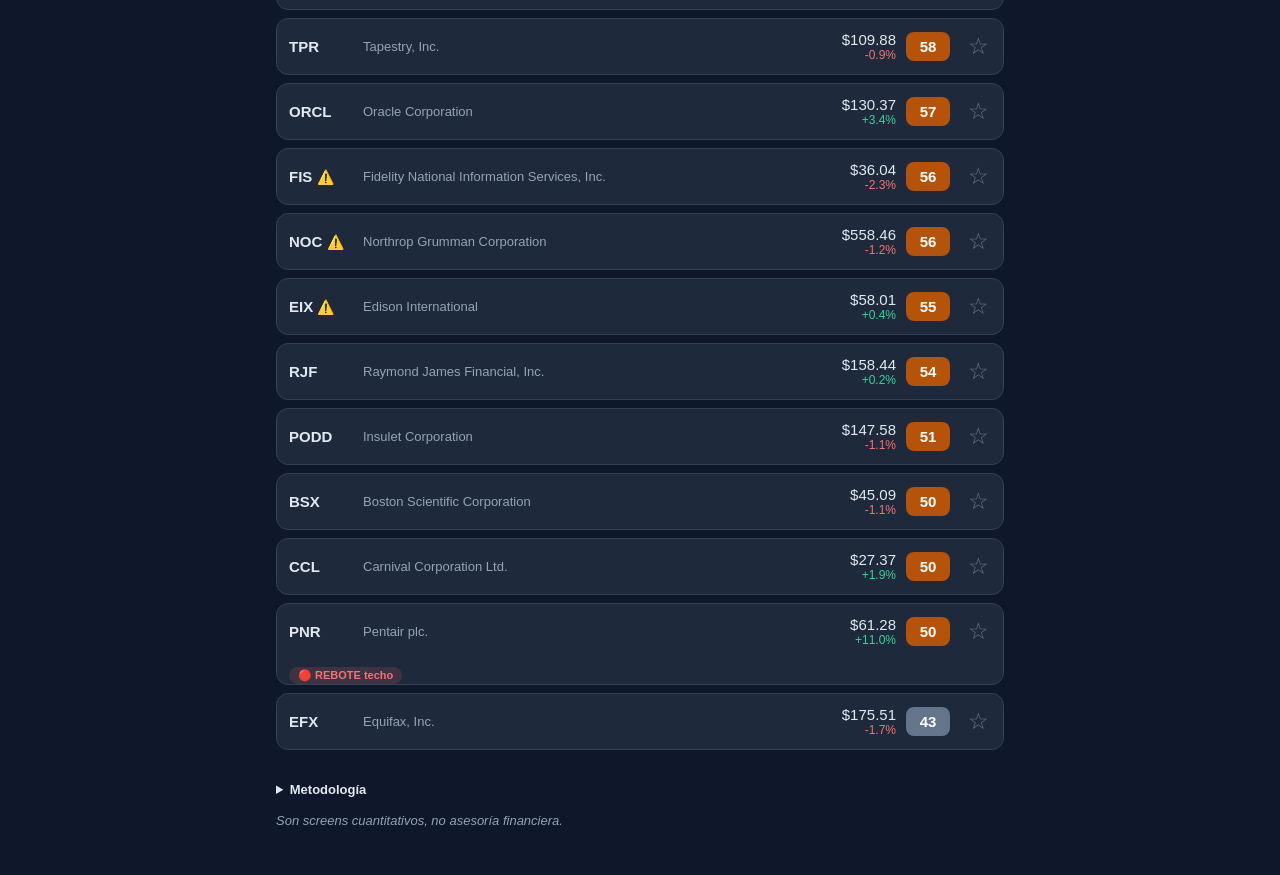
==== commit 8fe01a4a: "deploy dashboard: index.html" ====
--- a/index.html
+++ b/index.html
@@ -12,7 +12,7 @@
 <meta name="apple-mobile-web-app-title" content="Dashboard">
 <link rel="apple-touch-icon" href="data:image/svg+xml,%3Csvg xmlns='http://www.w3.org/2000/svg' viewBox='0 0 64 64'%3E%3Crect width='64' height='64' rx='14' fill='%230f172a'/%3E%3Cpath d='M10 44 L24 30 L34 38 L54 18' stroke='%2334d399' stroke-width='5' fill='none' stroke-linecap='round' stroke-linejoin='round'/%3E%3C/svg%3E">
 <link rel="icon" href="data:image/svg+xml,%3Csvg xmlns='http://www.w3.org/2000/svg' viewBox='0 0 64 64'%3E%3Crect width='64' height='64' rx='14' fill='%230f172a'/%3E%3Cpath d='M10 44 L24 30 L34 38 L54 18' stroke='%2334d399' stroke-width='5' fill='none' stroke-linecap='round' stroke-linejoin='round'/%3E%3C/svg%3E">
-<link rel="stylesheet" href="styles.css?v=29">
+<link rel="stylesheet" href="styles.css?v=30">
 </head>
 <body>
 <header class="app-header">
@@ -44,7 +44,7 @@
     <strong>🎯 Oportunidades en opciones</strong><span class="tag tag-papel">Solo papel</span><span id="oppOptCount" class="count"></span><span class="chev">▸</span>
   </button>
   <div id="oppOptList" hidden></div>
-  <p class="news-note">Setups swing en TODOS los sentidos que cumplen TODAS tus reglas de contrato: contexto (alcista: calidad + sobre EMA200, en retroceso o rompiendo; bajista: bajo EMA200, rebote agotado o rompiendo mínimos), IV no cara contra su historia, pata larga delta 0.60–0.80, ~150 días al vencimiento; con nivel target definido arma spread vendiendo en el target y sin nivel va sola; débito ≤ 50% del ancho y breakeven antes del target. Precios de cadena con ~15 min de retraso (CBOE). Es un setup candidato, no una orden. Etiqueta Solo papel: estos setups solo se operan en el bot de papel, nunca con dinero real. En real, las opciones son solo SPY y te llegan por la alerta de la mañana.</p>
+  <p class="news-note">Setups swing en TODOS los sentidos que cumplen TODAS tus reglas de contrato: contexto (alcista: calidad + sobre EMA200, en retroceso o rompiendo; bajista: bajo EMA200, rebote agotado o rompiendo mínimos), IV no cara contra su historia, pata larga delta 0.60–0.80, ~150 días al vencimiento; con nivel target definido arma spread vendiendo en el target y sin nivel va sola; débito ≤ 50% del ancho y breakeven antes del target. Precios de cadena con ~15 min de retraso (CBOE). Es un setup candidato, no una orden. Etiqueta Solo papel: estos setups solo se operan en el bot de papel, nunca con dinero real. En real, las opciones son solo SPY y te llegan por la alerta de la mañana. Ancho máximo 10% del precio (spreads angostos).</p>
 </section>
 
 <nav class="tabs" role="tablist" aria-label="Horizonte">
@@ -104,6 +104,6 @@
   <p class="disclaimer">Son screens cuantitativos, no asesoría financiera.</p>
 </footer>
 
-<script src="app.js?v=29"></script>
+<script src="app.js?v=30"></script>
 </body>
 </html>
--- a/styles.css
+++ b/styles.css
@@ -93,6 +93,11 @@
 .nchip{padding:3px 10px; font-size:12px; font-weight:700; border-radius:999px; cursor:pointer;
   border:1px solid rgba(56,189,248,.4); background:rgba(56,189,248,.08); color:var(--txt);}
 .news-note{font-size:12px; color:var(--mut); margin:8px 2px 0;}
+.tag{display:inline-block; padding:2px 8px; font-size:11px; font-weight:700; border-radius:999px; vertical-align:middle; white-space:nowrap;}
+.tag-dca{background:#1b5e20; color:#c8e6c9;}
+.tag-papel{background:#7a5c00; color:#ffe082;}
+.tag-noop{background:#5c1a1a; color:#ffcdd2;}
+.tag-legend{font-size:12px; color:var(--mut); margin:0 16px 12px;}
 .snews{margin:10px 0;}
 .snews h4{margin:0 0 8px;}
 .rule-note{font-size:13px; color:var(--mut); margin:0 0 10px; line-height:1.45;}
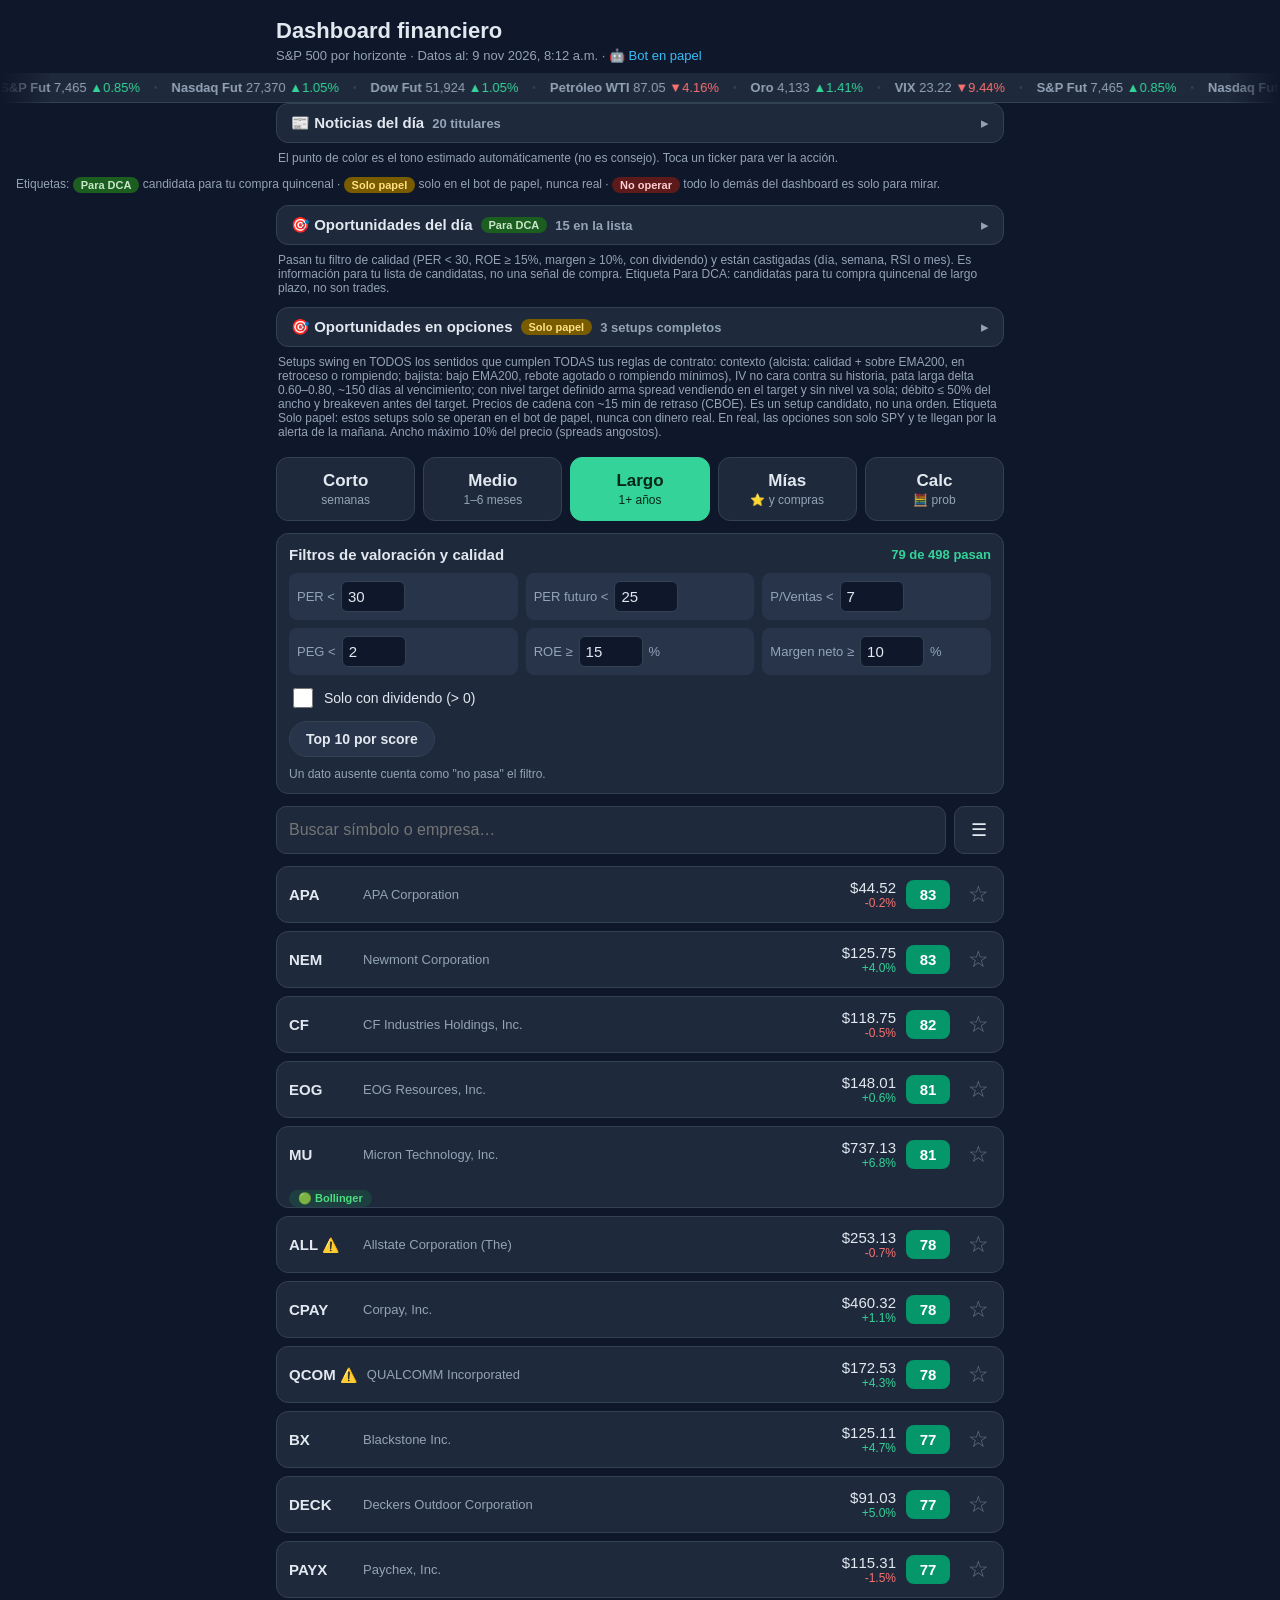
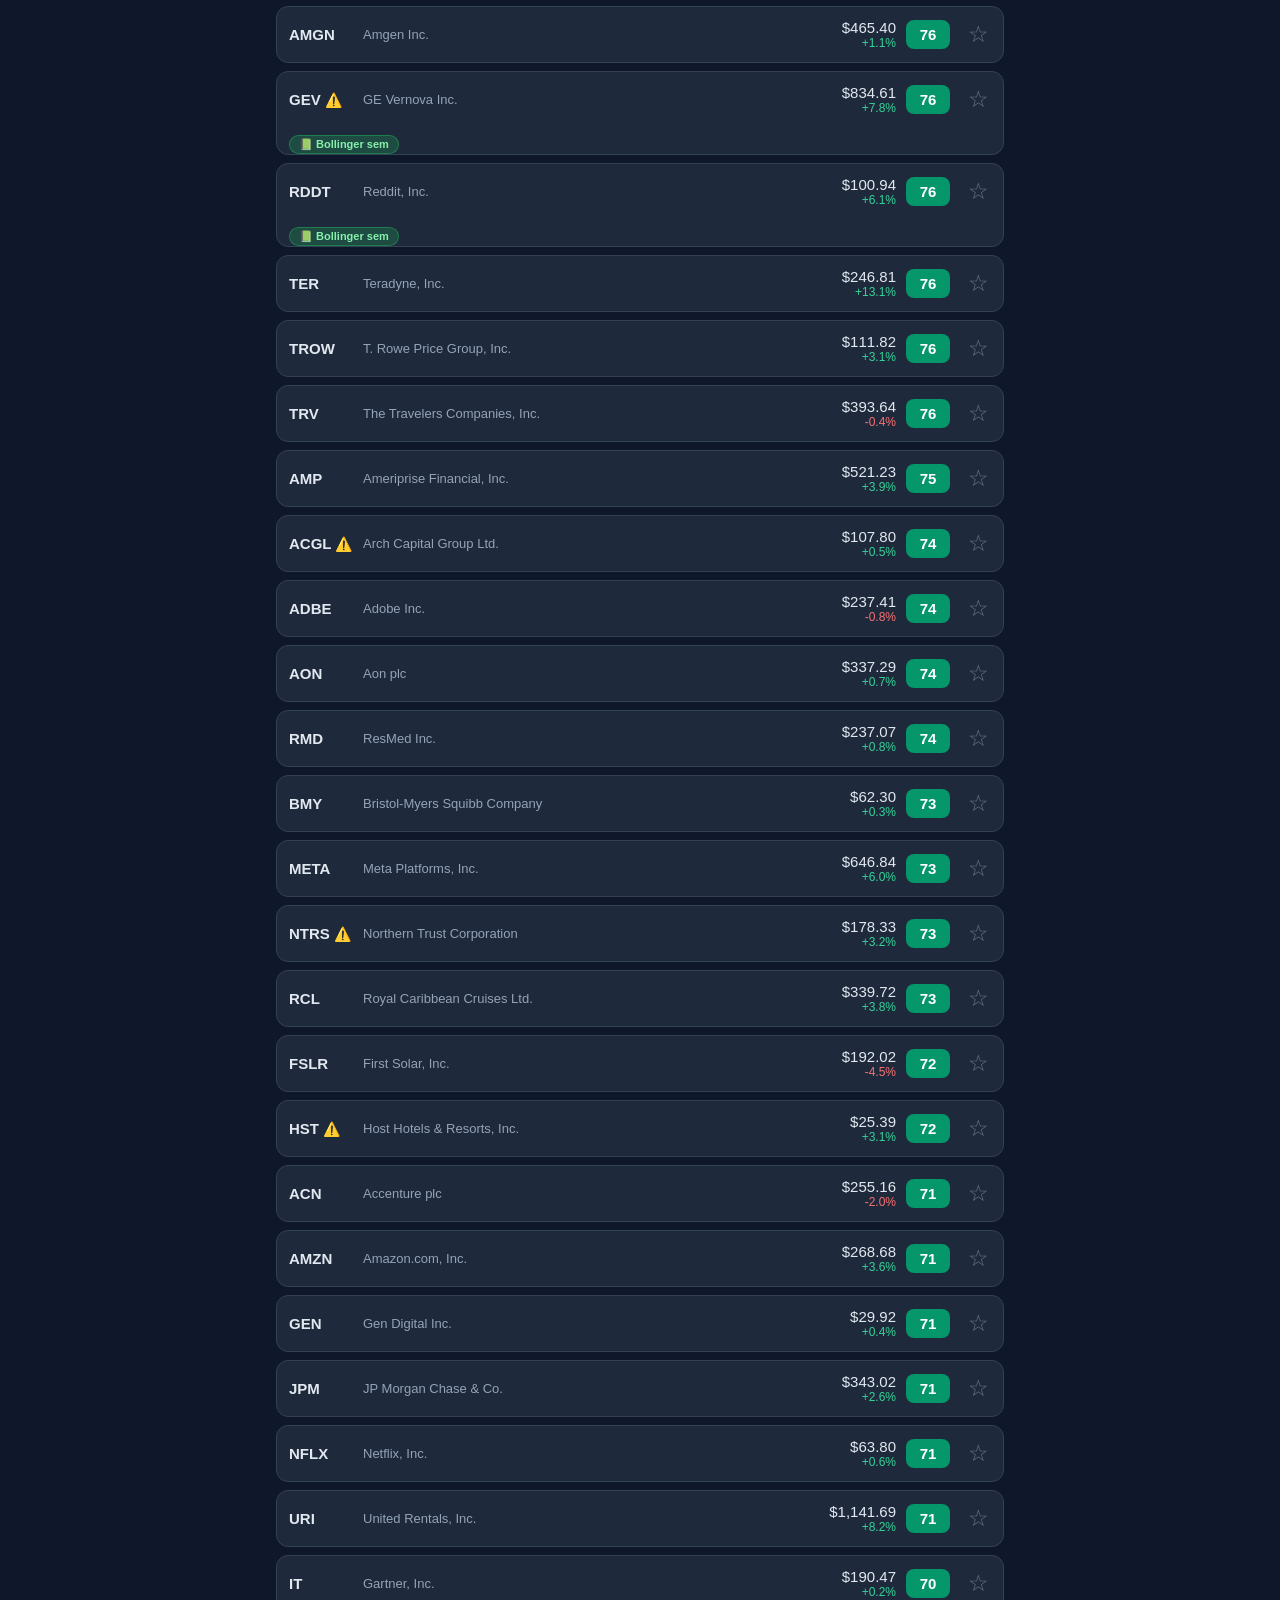
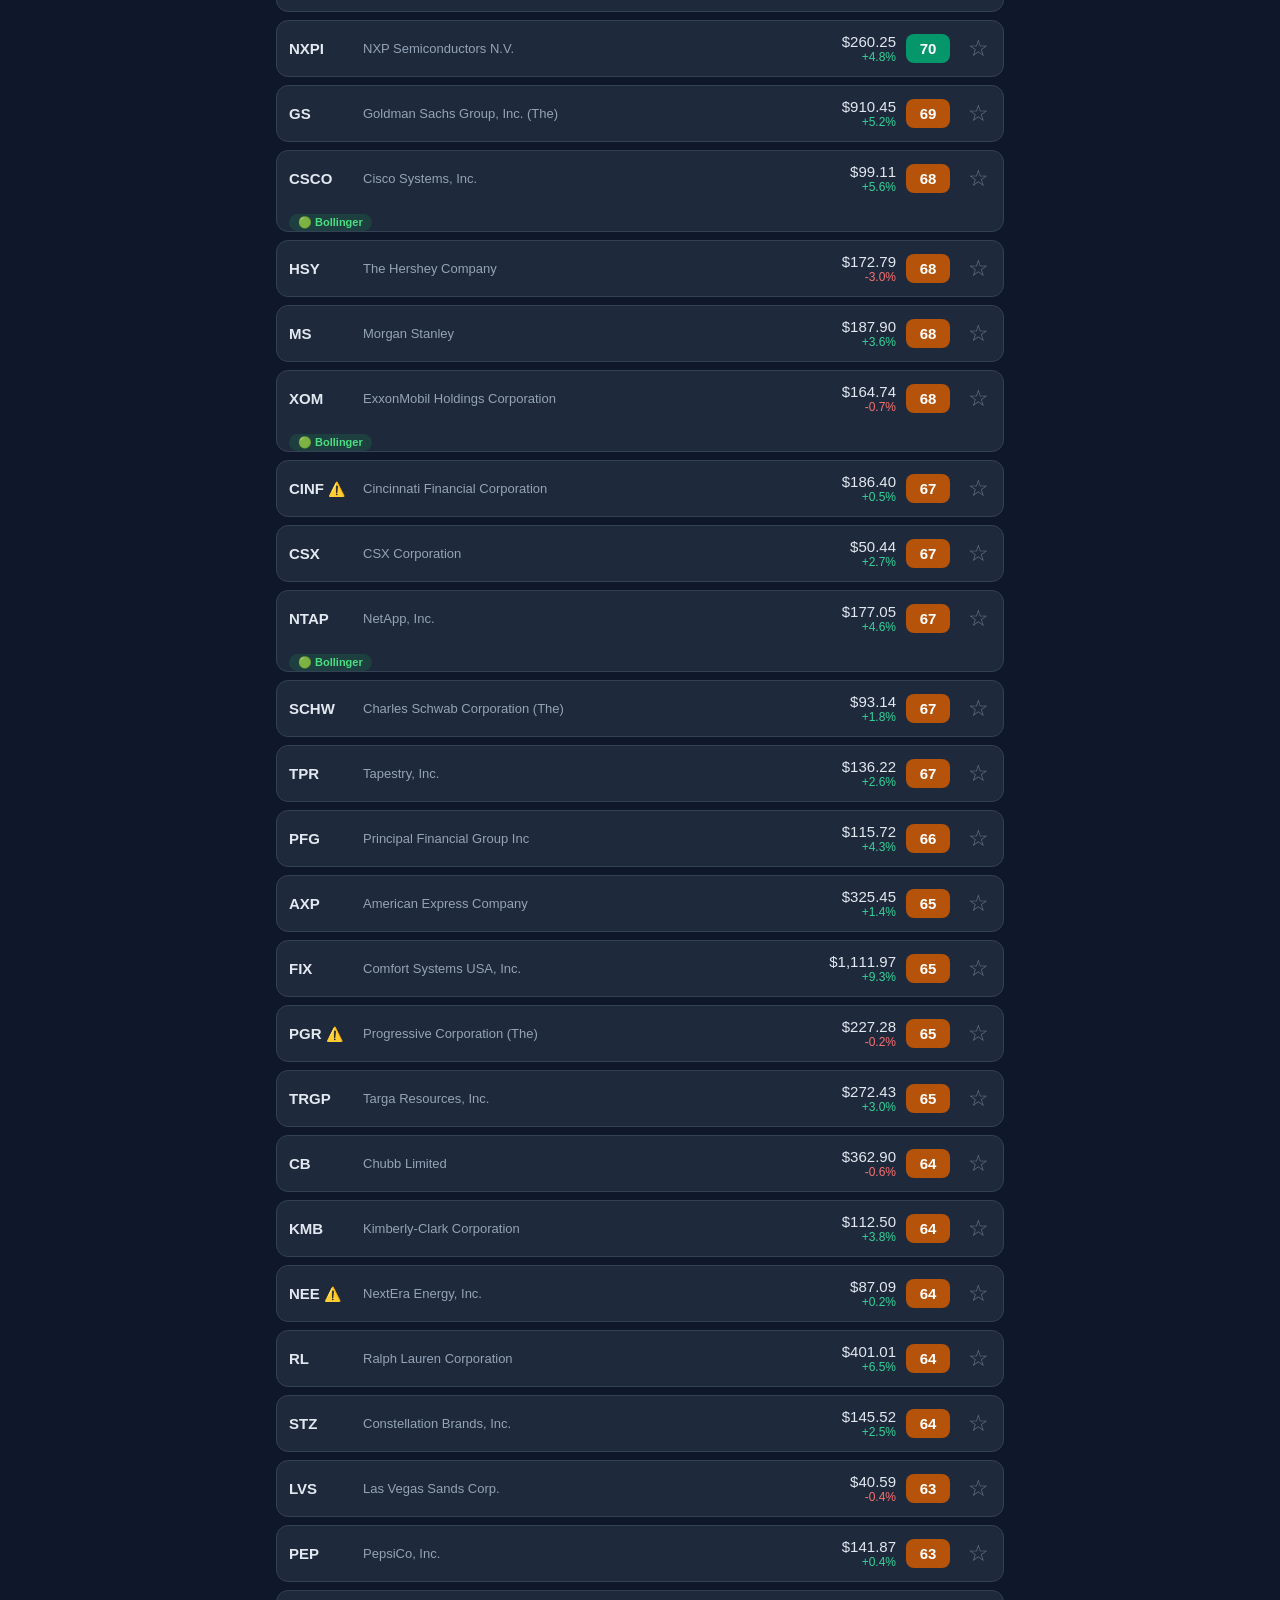
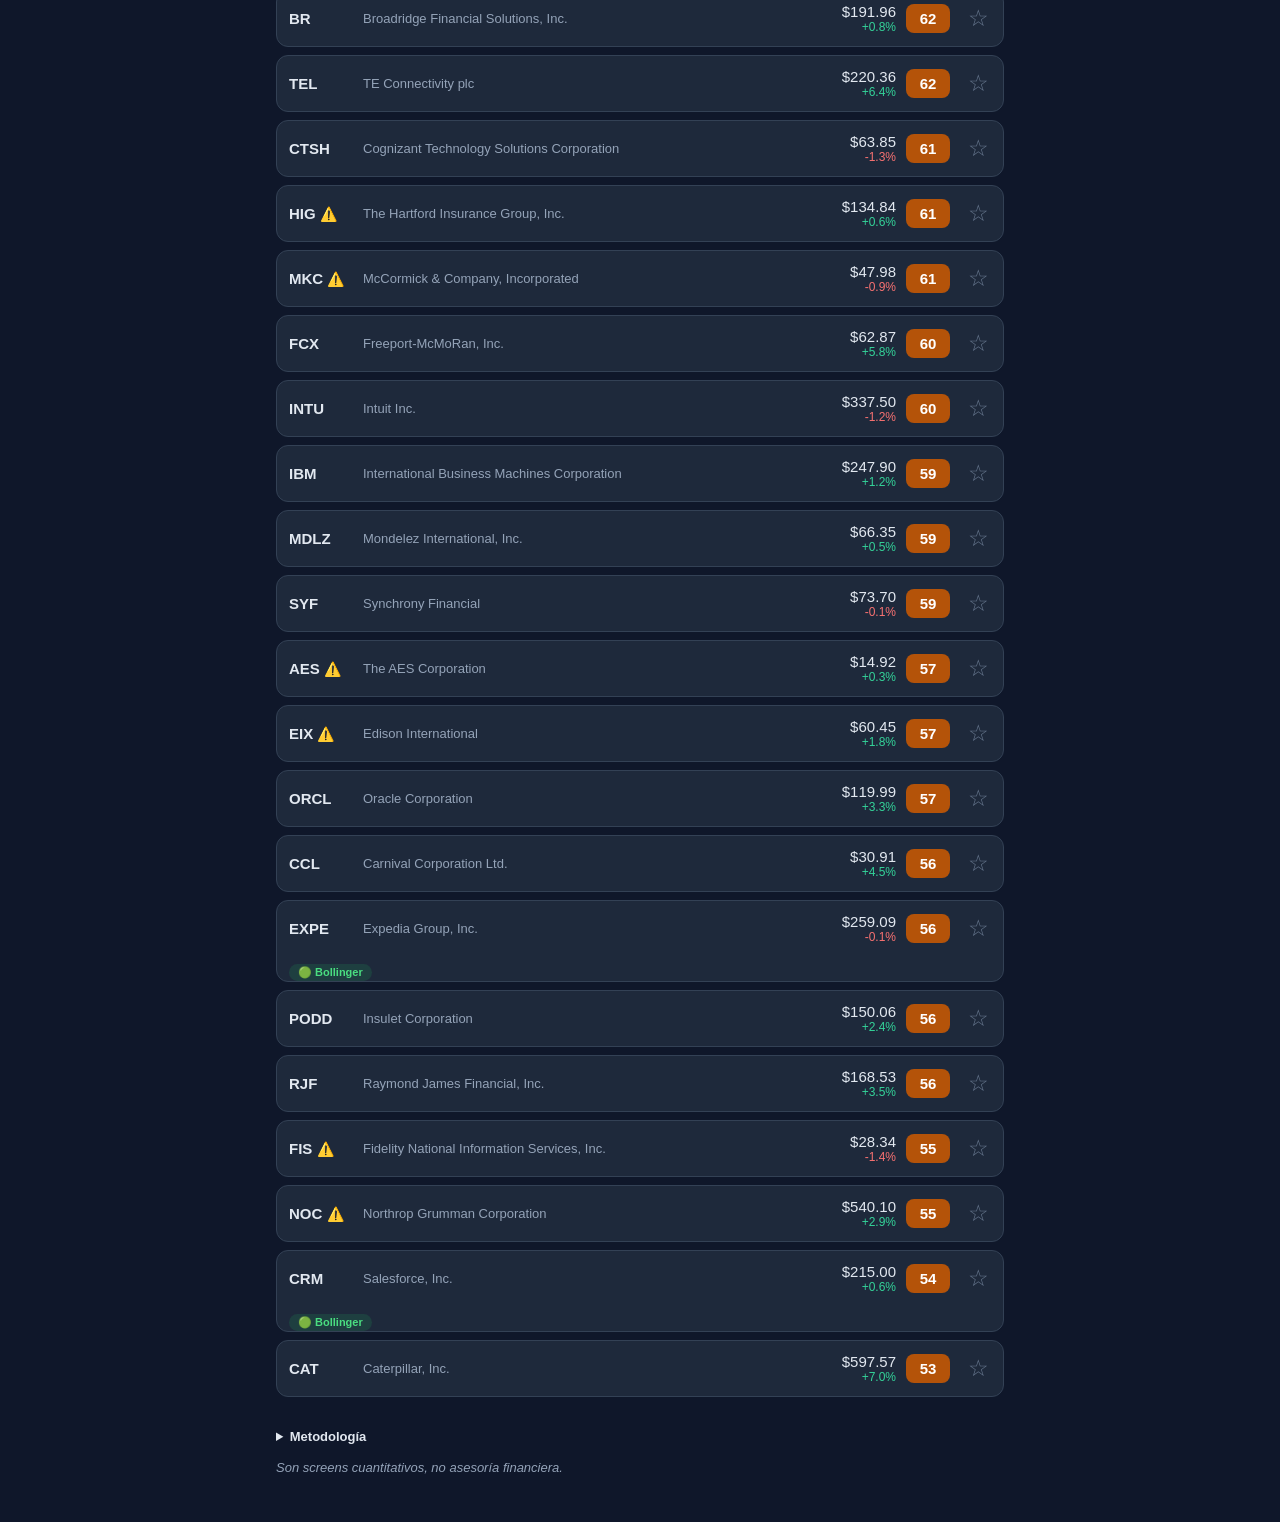
==== commit 9762b63a: "deploy dashboard: index.html" ====
--- a/index.html
+++ b/index.html
@@ -104,6 +104,6 @@
   <p class="disclaimer">Son screens cuantitativos, no asesoría financiera.</p>
 </footer>
 
-<script src="app.js?v=30"></script>
+<script src="app.js?v=31"></script>
 </body>
 </html>
